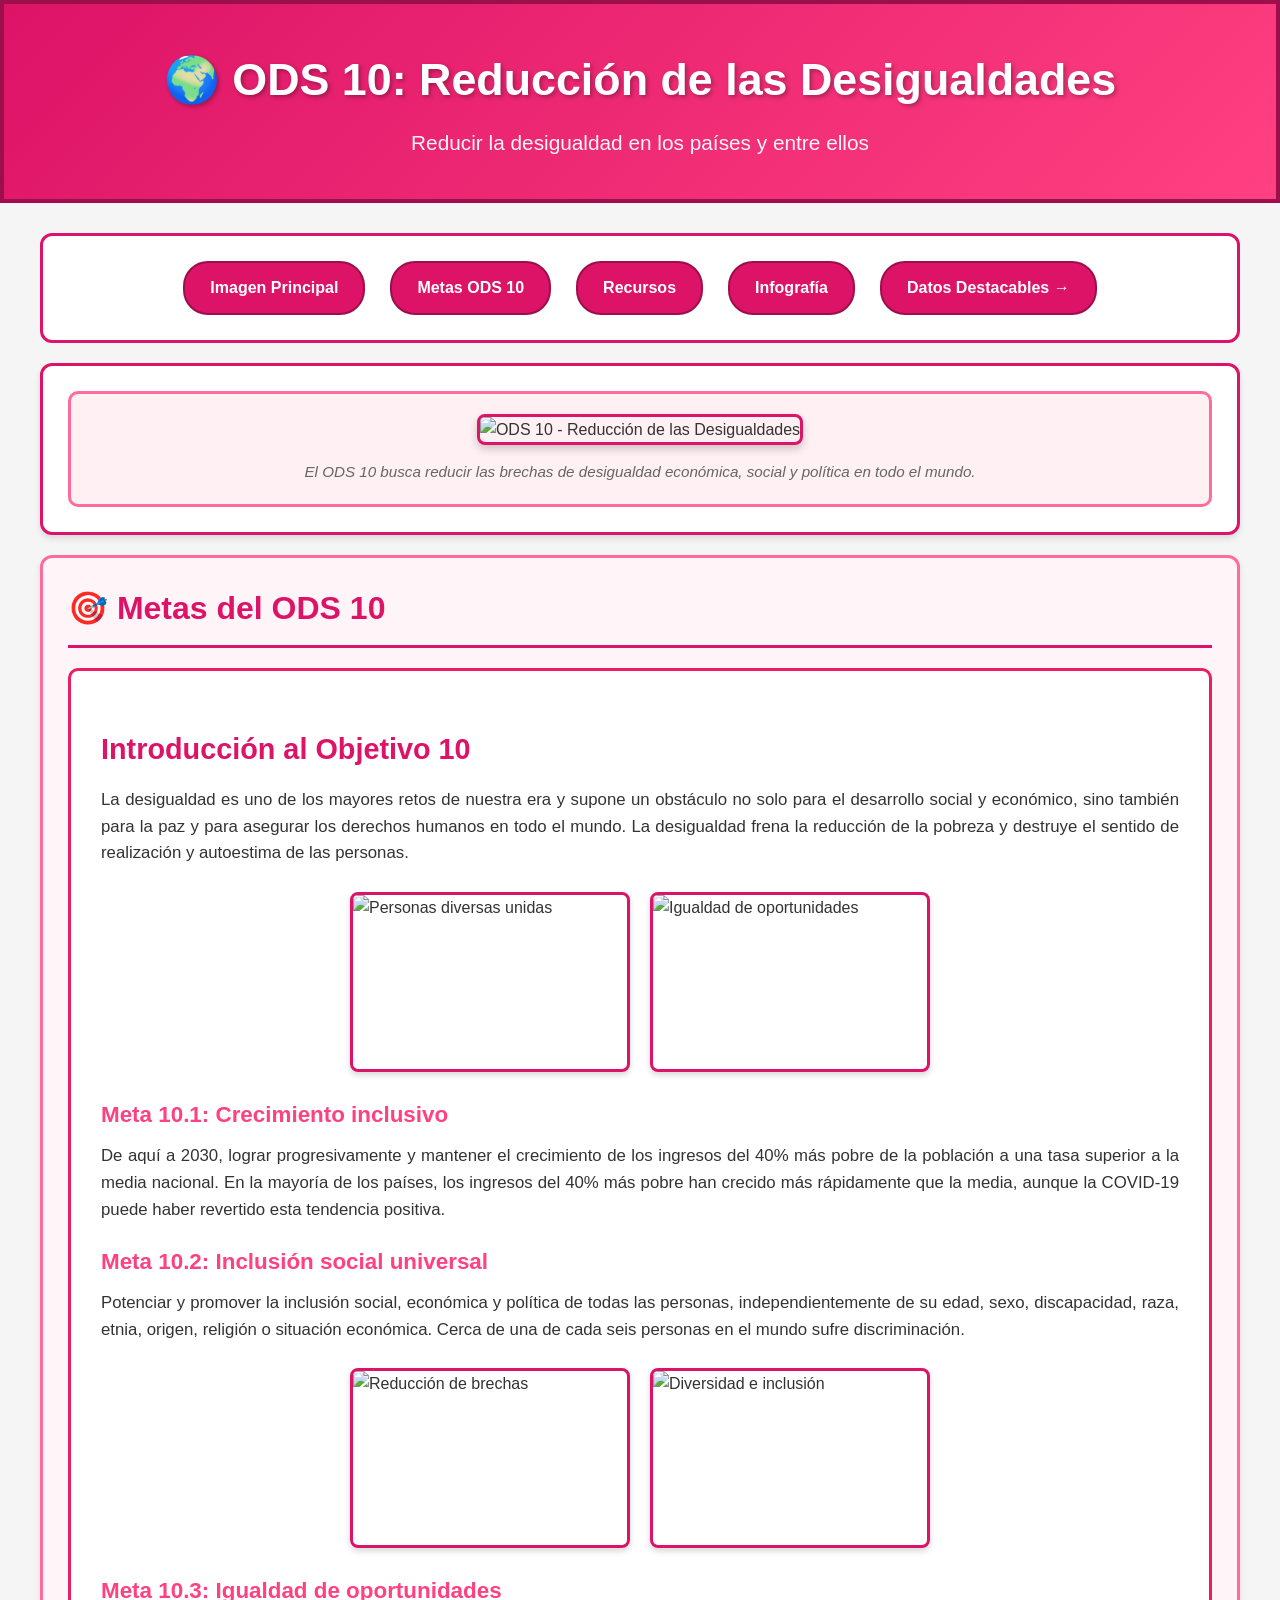
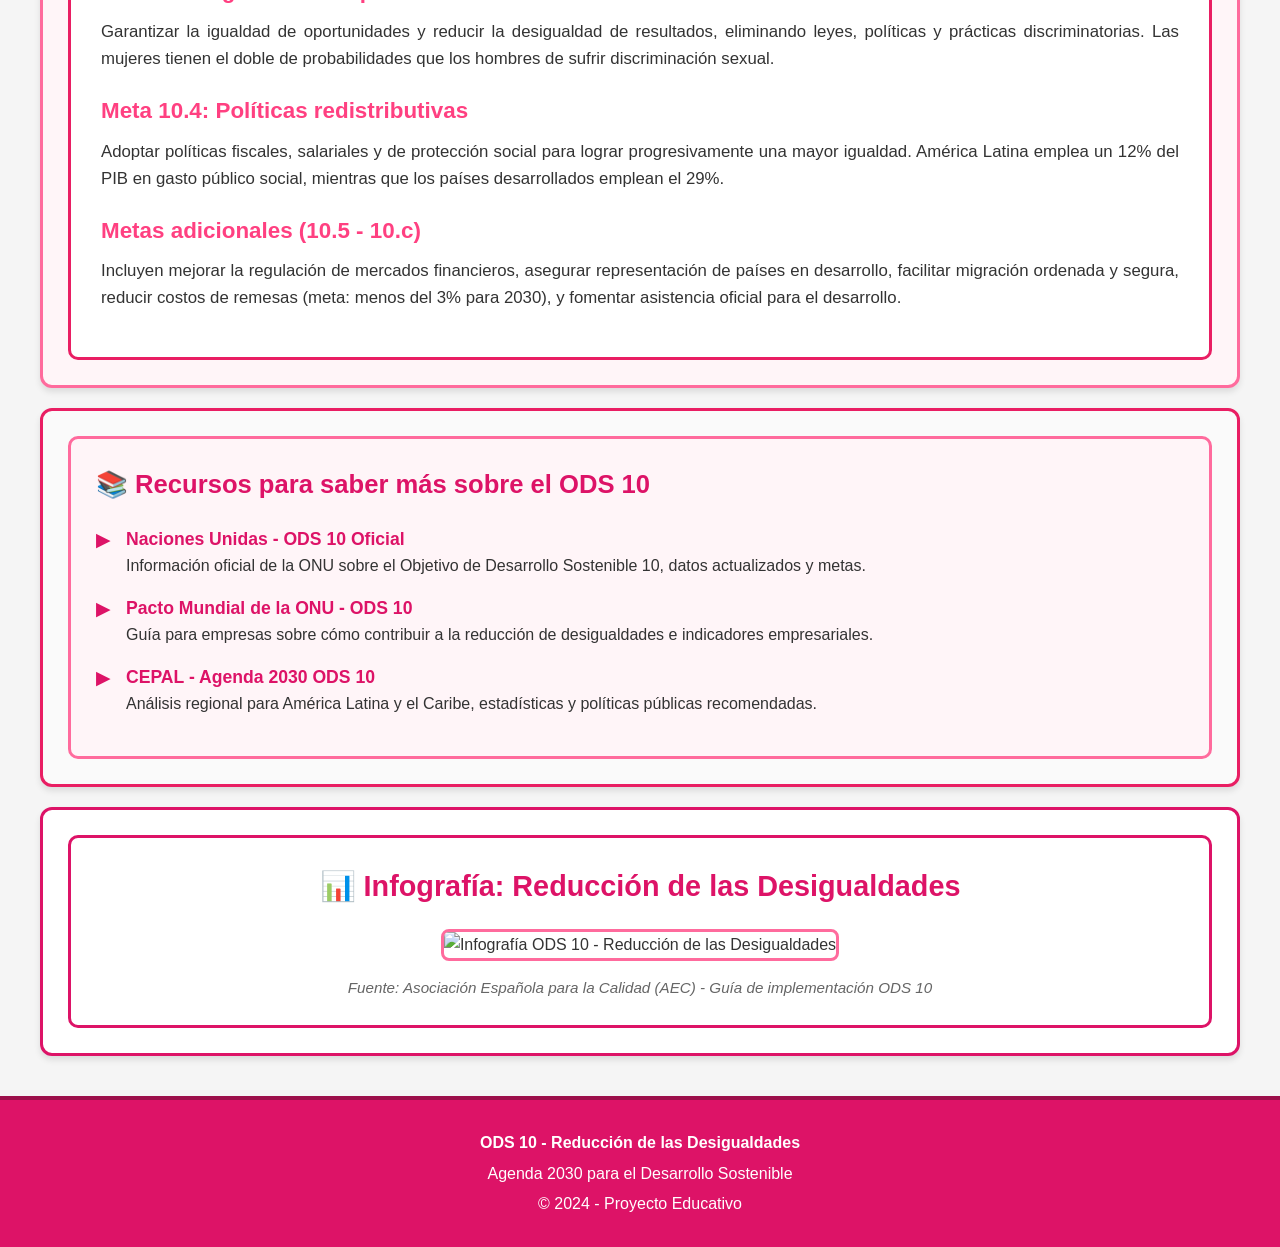
==== index.html @ 6e18056b "Add files via upload" ====
<!DOCTYPE html>
<html lang="es">
<head>
    <meta charset="UTF-8">
    <meta name="viewport" content="width=device-width, initial-scale=1.0">
    <title>ODS 10 - Reducción de las Desigualdades | Inicio</title>
    <link rel="stylesheet" href="styles.css">
</head>
<body>

    <!-- HEADER -->
    <header class="header">
        <h1>🌍 ODS 10: Reducción de las Desigualdades</h1>
        <p>Reducir la desigualdad en los países y entre ellos</p>
    </header>

    <!-- CONTENEDOR 1: MENÚ -->
    <nav class="menu-container">
        <ul class="menu">
            <li><a href="#elemento1">Imagen Principal</a></li>
            <li><a href="#elemento2">Metas ODS 10</a></li>
            <li><a href="#elemento3">Recursos</a></li>
            <li><a href="#elemento4">Infografía</a></li>
            <li><a href="secundaria.html">Datos Destacables →</a></li>
        </ul>
    </nav>

    <!-- ELEMENTO 1: IMAGEN FOTOGRÁFICA -->
    <section id="elemento1" class="container">
        <div class="image-container">
            <img src="https://www.un.org/sustainabledevelopment/es/wp-content/uploads/sites/3/2016/01/S_SDG_Icons-01-10.jpg" 
                 alt="ODS 10 - Reducción de las Desigualdades">
            <p class="image-caption">
                El ODS 10 busca reducir las brechas de desigualdad económica, social y política en todo el mundo.
            </p>
        </div>
    </section>

    <!-- ELEMENTO 2: TEXTO DE OBJETIVOS (METAS) -->
    <section id="elemento2" class="container container-alt">
        <h2 class="section-title">🎯 Metas del ODS 10</h2>
        
        <div class="text-content">
            <h2>Introducción al Objetivo 10</h2>
            <p>
                La desigualdad es uno de los mayores retos de nuestra era y supone un obstáculo no solo para el desarrollo 
                social y económico, sino también para la paz y para asegurar los derechos humanos en todo el mundo. 
                La desigualdad frena la reducción de la pobreza y destruye el sentido de realización y autoestima de las personas.
            </p>

            <!-- PRIMERA IMAGEN EN MEDIO DEL TEXTO -->
            <div class="inline-images">
                <img src="https://www.pactomundial.org/wp-content/uploads/2023/07/ODS10-1.jpg" 
                     alt="Personas diversas unidas" class="inline-image">
                <img src="https://agenda2030lac.org/sites/default/files/2020-08/ods10.jpg" 
                     alt="Igualdad de oportunidades" class="inline-image">
            </div>

            <h3>Meta 10.1: Crecimiento inclusivo</h3>
            <p>
                De aquí a 2030, lograr progresivamente y mantener el crecimiento de los ingresos del 40% más pobre 
                de la población a una tasa superior a la media nacional. En la mayoría de los países, los ingresos 
                del 40% más pobre han crecido más rápidamente que la media, aunque la COVID-19 puede haber revertido 
                esta tendencia positiva.
            </p>

            <h3>Meta 10.2: Inclusión social universal</h3>
            <p>
                Potenciar y promover la inclusión social, económica y política de todas las personas, independientemente 
                de su edad, sexo, discapacidad, raza, etnia, origen, religión o situación económica. Cerca de una de 
                cada seis personas en el mundo sufre discriminación.
            </p>

            <!-- SEGUNDA IMAGEN EN MEDIO DEL TEXTO -->
            <div class="inline-images">
                <img src="https://www.un.org/sustainabledevelopment/es/wp-content/uploads/sites/3/2018/05/E_Inequality-2018.jpg" 
                     alt="Reducción de brechas" class="inline-image">
                <img src="https://www.undp.org/sites/g/files/zskgke326/files/migration/latinamerica/carousel-ods-10-es.jpg" 
                     alt="Diversidad e inclusión" class="inline-image">
            </div>

            <h3>Meta 10.3: Igualdad de oportunidades</h3>
            <p>
                Garantizar la igualdad de oportunidades y reducir la desigualdad de resultados, eliminando leyes, 
                políticas y prácticas discriminatorias. Las mujeres tienen el doble de probabilidades que los hombres 
                de sufrir discriminación sexual.
            </p>

            <h3>Meta 10.4: Políticas redistributivas</h3>
            <p>
                Adoptar políticas fiscales, salariales y de protección social para lograr progresivamente una mayor igualdad. 
                América Latina emplea un 12% del PIB en gasto público social, mientras que los países desarrollados emplean el 29%.
            </p>

            <h3>Metas adicionales (10.5 - 10.c)</h3>
            <p>
                Incluyen mejorar la regulación de mercados financieros, asegurar representación de países en desarrollo, 
                facilitar migración ordenada y segura, reducir costos de remesas (meta: menos del 3% para 2030), y 
                fomentar asistencia oficial para el desarrollo.
            </p>
        </div>
    </section>

    <!-- ELEMENTO 3: LISTA CON LINKS -->
    <section id="elemento3" class="container container-light">
        <div class="links-list">
            <h3>📚 Recursos para saber más sobre el ODS 10</h3>
            <ul>
                <li>
                    <a href="https://www.un.org/sustainabledevelopment/es/inequality/" target="_blank">
                        Naciones Unidas - ODS 10 Oficial
                    </a>
                    <p>Información oficial de la ONU sobre el Objetivo de Desarrollo Sostenible 10, datos actualizados y metas.</p>
                </li>
                <li>
                    <a href="https://www.pactomundial.org/ods/10-reduccion-de-las-desigualdades/" target="_blank">
                        Pacto Mundial de la ONU - ODS 10
                    </a>
                    <p>Guía para empresas sobre cómo contribuir a la reducción de desigualdades e indicadores empresariales.</p>
                </li>
                <li>
                    <a href="https://agenda2030lac.org/es/ods/10-reduccion-de-las-desigualdades" target="_blank">
                        CEPAL - Agenda 2030 ODS 10
                    </a>
                    <p>Análisis regional para América Latina y el Caribe, estadísticas y políticas públicas recomendadas.</p>
                </li>
            </ul>
        </div>
    </section>

    <!-- ELEMENTO 4: INFOGRAFÍA -->
    <section id="elemento4" class="container">
        <div class="infografia-container">
            <h3>📊 Infografía: Reducción de las Desigualdades</h3>
            <img src="https://www.aec.es/sites/default/files/2020-10/ODS10_ES.jpg" 
                 alt="Infografía ODS 10 - Reducción de las Desigualdades" 
                 class="infografia-img">
            <p class="image-caption">
                Fuente: Asociación Española para la Calidad (AEC) - Guía de implementación ODS 10
            </p>
        </div>
    </section>

    <!-- FOOTER -->
    <footer class="footer">
        <p><strong>ODS 10 - Reducción de las Desigualdades</strong></p>
        <p>Agenda 2030 para el Desarrollo Sostenible</p>
        <p>&copy; 2024 - Proyecto Educativo</p>
    </footer>

</body>
</html>
---- styles.css ----
/* ============================================
   ESTILOS GENERALES - ODS 10
   Reducción de las Desigualdades
   ============================================ */

* {
    margin: 0;
    padding: 0;
    box-sizing: border-box;
}

body {
    font-family: 'Segoe UI', Tahoma, Geneva, Verdana, sans-serif;
    background-color: #f5f5f5;
    color: #333;
    line-height: 1.6;
}

/* ============================================
   CONTENEDORES BASE
   ============================================ */

.container {
    background-color: #ffffff;
    border: 3px solid #dd1367; /* Color oficial ODS 10 */
    border-radius: 12px;
    padding: 25px;
    margin: 20px auto;
    max-width: 1200px;
    box-shadow: 0 4px 6px rgba(0, 0, 0, 0.1);
}

.container-alt {
    background-color: #fff5f8;
    border: 3px solid #ff6b9d;
}

.container-dark {
    background-color: #2d1f2f;
    border: 3px solid #dd1367;
    color: white;
}

.container-light {
    background-color: #fafafa;
    border: 3px solid #e91e63;
}

/* ============================================
   HEADER Y NAVEGACIÓN
   ============================================ */

.header {
    background: linear-gradient(135deg, #dd1367 0%, #ff4081 100%);
    color: white;
    text-align: center;
    padding: 40px 20px;
    border: 4px solid #9c0f4a;
    margin-bottom: 30px;
}

.header h1 {
    font-size: 2.8em;
    margin-bottom: 10px;
    text-shadow: 2px 2px 4px rgba(0,0,0,0.3);
}

.header p {
    font-size: 1.3em;
    opacity: 0.95;
}

/* Menú de navegación */
.menu-container {
    background-color: #ffffff;
    border: 3px solid #dd1367;
    padding: 20px;
    margin: 20px auto;
    max-width: 1200px;
    border-radius: 12px;
}

.menu {
    display: flex;
    justify-content: center;
    flex-wrap: wrap;
    gap: 15px;
    list-style: none;
}

.menu li {
    margin: 5px;
}

.menu a {
    display: block;
    background-color: #dd1367;
    color: white;
    text-decoration: none;
    padding: 12px 25px;
    border-radius: 25px;
    font-weight: bold;
    transition: all 0.3s ease;
    border: 2px solid #9c0f4a;
}

.menu a:hover {
    background-color: #ff4081;
    transform: translateY(-2px);
    box-shadow: 0 4px 8px rgba(221, 19, 103, 0.3);
}

.menu a.active {
    background-color: #9c0f4a;
}

/* ============================================
   SECCIONES DE CONTENIDO
   ============================================ */

.section-title {
    color: #dd1367;
    font-size: 2em;
    margin-bottom: 20px;
    border-bottom: 3px solid #dd1367;
    padding-bottom: 10px;
}

.content-wrapper {
    display: grid;
    grid-template-columns: 1fr;
    gap: 30px;
}

/* Elemento 1: Imagen fotográfica */
.image-container {
    text-align: center;
    background-color: #fff0f3;
    border: 3px solid #ff6b9d;
    padding: 20px;
    border-radius: 10px;
}

.image-container img {
    max-width: 100%;
    height: auto;
    border-radius: 8px;
    border: 3px solid #dd1367;
    box-shadow: 0 4px 8px rgba(0,0,0,0.2);
}

.image-caption {
    margin-top: 15px;
    font-style: italic;
    color: #666;
    font-size: 0.95em;
}

/* Elemento 2: Texto con imágenes */
.text-content {
    background-color: #ffffff;
    border: 3px solid #e91e63;
    padding: 30px;
    border-radius: 10px;
}

.text-content h2 {
    color: #dd1367;
    margin: 25px 0 15px 0;
    font-size: 1.8em;
}

.text-content h3 {
    color: #ff4081;
    margin: 20px 0 10px 0;
    font-size: 1.4em;
}

.text-content p {
    margin-bottom: 15px;
    text-align: justify;
    font-size: 1.05em;
}

.inline-images {
    display: flex;
    justify-content: center;
    gap: 20px;
    margin: 25px 0;
    flex-wrap: wrap;
}

.inline-image {
    width: 280px;
    height: 180px;
    object-fit: cover;
    border: 3px solid #dd1367;
    border-radius: 8px;
    box-shadow: 0 3px 6px rgba(0,0,0,0.16);
}

/* Elemento 3: Lista con links */
.links-list {
    background-color: #fff5f8;
    border: 3px solid #ff6b9d;
    padding: 25px;
    border-radius: 10px;
}

.links-list h3 {
    color: #dd1367;
    margin-bottom: 20px;
    font-size: 1.6em;
}

.links-list ul {
    list-style: none;
    padding-left: 0;
}

.links-list li {
    margin: 15px 0;
    padding-left: 30px;
    position: relative;
}

.links-list li::before {
    content: "▶";
    color: #dd1367;
    position: absolute;
    left: 0;
    font-size: 1.2em;
}

.links-list a {
    color: #dd1367;
    text-decoration: none;
    font-weight: 600;
    font-size: 1.1em;
    transition: color 0.3s;
}

.links-list a:hover {
    color: #ff4081;
    text-decoration: underline;
}

/* Elemento 4: Infografía */
.infografia-container {
    background-color: #ffffff;
    border: 3px solid #dd1367;
    padding: 25px;
    border-radius: 10px;
    text-align: center;
}

.infografia-container h3 {
    color: #dd1367;
    margin-bottom: 20px;
    font-size: 1.8em;
}

.infografia-img {
    max-width: 100%;
    height: auto;
    border: 3px solid #ff6b9d;
    border-radius: 8px;
}

/* Elemento 4 alternativo: Video */
.video-container {
    background-color: #2d1f2f;
    border: 3px solid #dd1367;
    padding: 25px;
    border-radius: 10px;
    text-align: center;
    color: white;
}

.video-container h3 {
    color: #ff6b9d;
    margin-bottom: 20px;
    font-size: 1.8em;
}

.video-wrapper {
    position: relative;
    padding-bottom: 56.25%;
    height: 0;
    overflow: hidden;
    max-width: 100%;
    background: #000;
    border-radius: 8px;
    border: 3px solid #dd1367;
}

.video-wrapper iframe {
    position: absolute;
    top: 0;
    left: 0;
    width: 100%;
    height: 100%;
}

/* ============================================
   FOOTER
   ============================================ */

.footer {
    background-color: #dd1367;
    color: white;
    text-align: center;
    padding: 25px;
    margin-top: 40px;
    border-top: 4px solid #9c0f4a;
}

.footer p {
    margin: 5px 0;
}

/* ============================================
   RESPONSIVE
   ============================================ */

@media (max-width: 768px) {
    .header h1 {
        font-size: 2em;
    }
    
    .menu {
        flex-direction: column;
        align-items: center;
    }
    
    .inline-images {
        flex-direction: column;
        align-items: center;
    }
    
    .inline-image {
        width: 100%;
        max-width: 300px;
    }
}
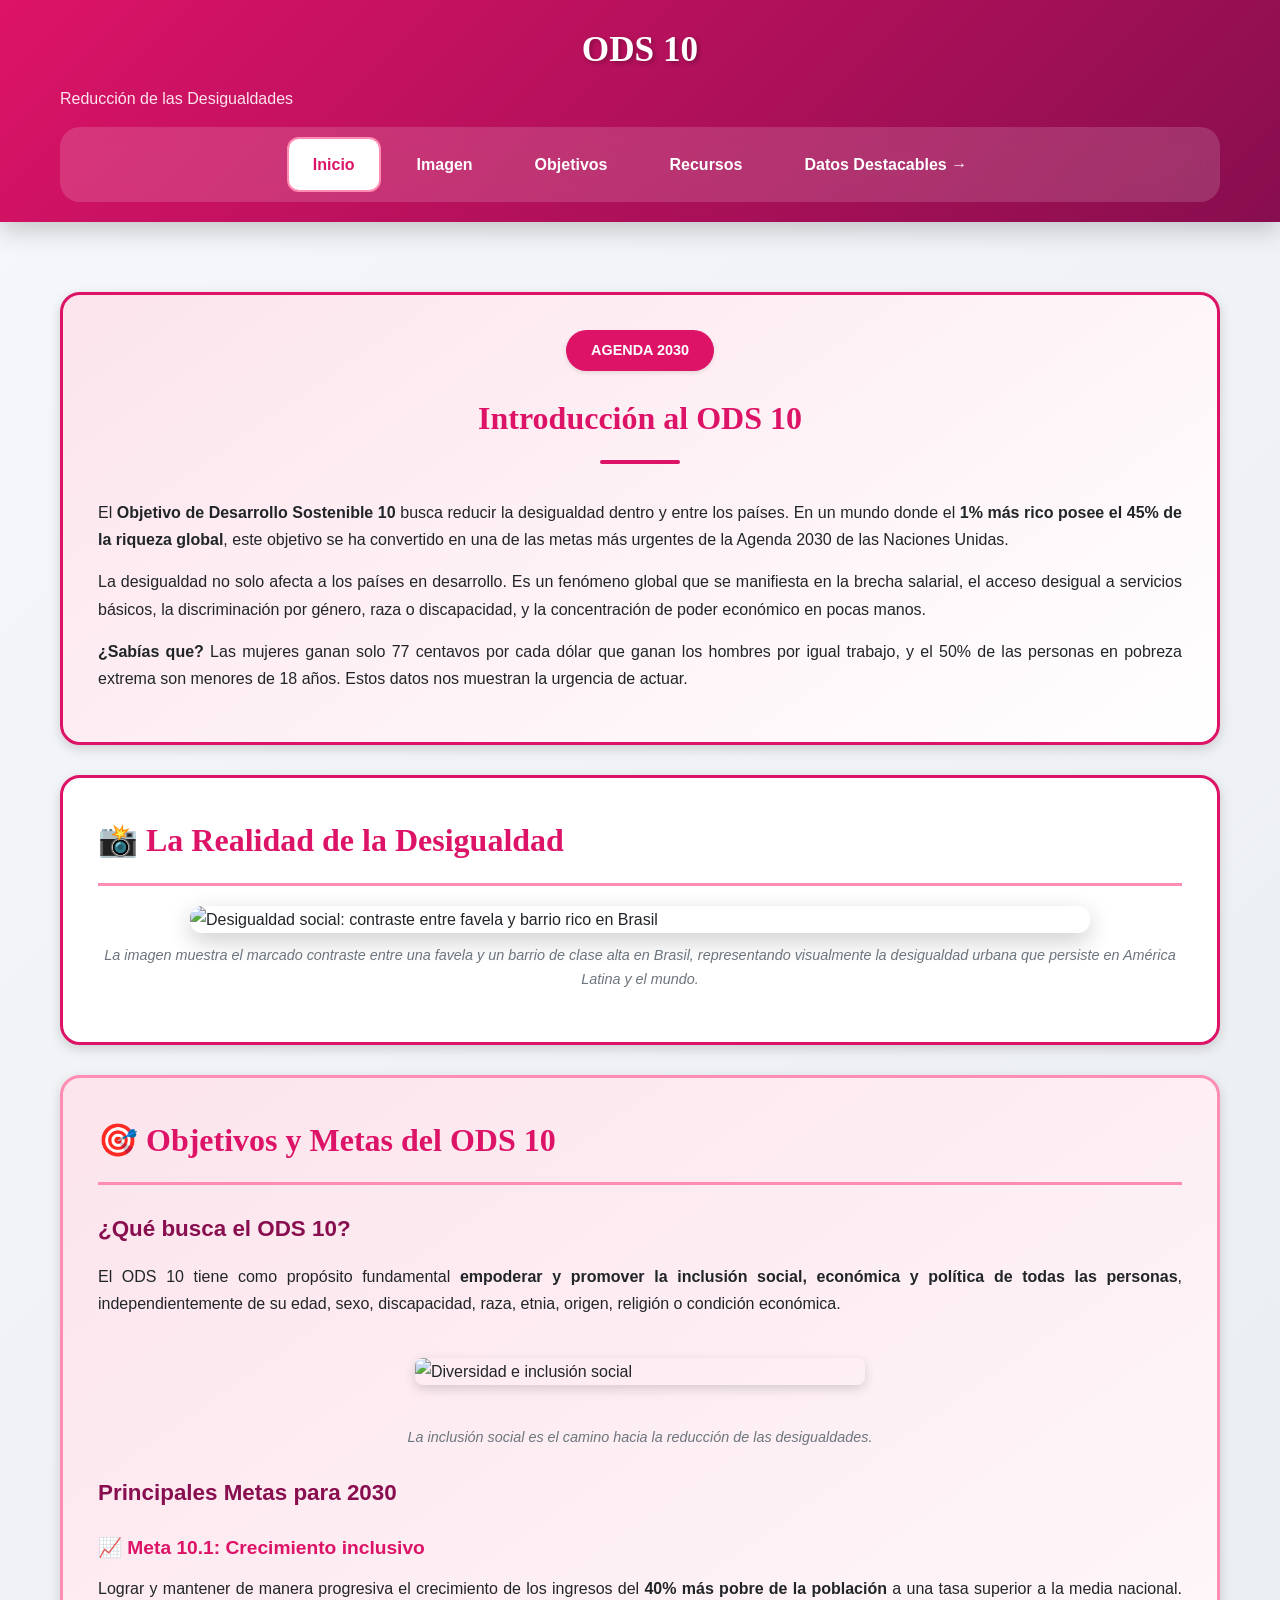
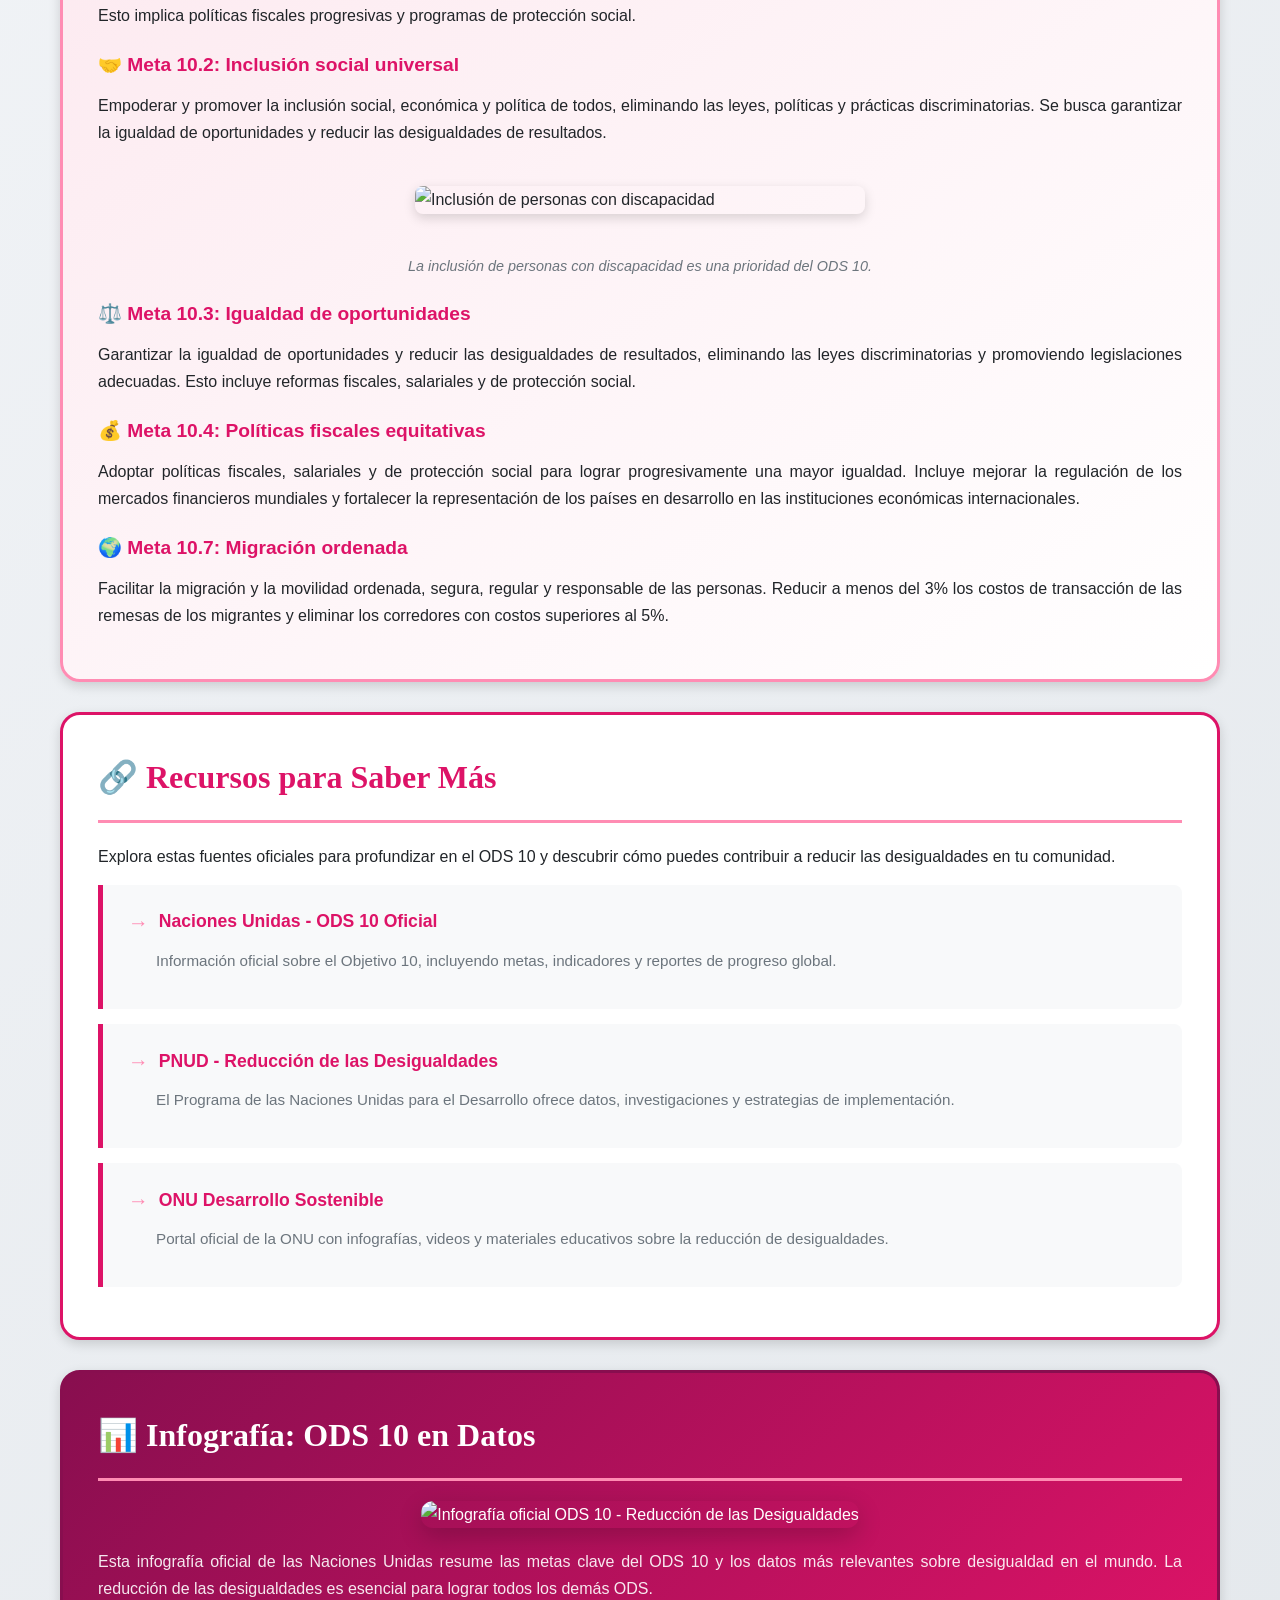
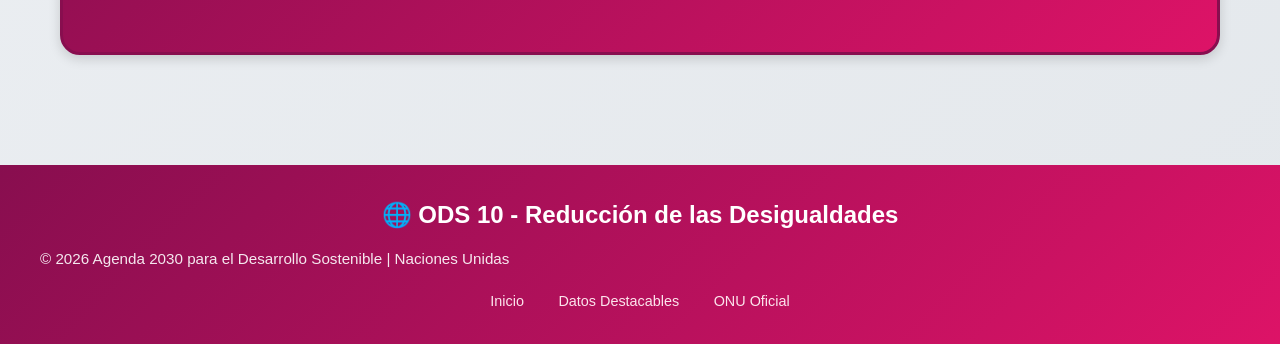
==== commit c09d00b6: "Add files via upload" ====
--- a/index.html
+++ b/index.html
@@ -1,152 +1,200 @@
-<!DOCTYPE html>
-<html lang="es">
-<head>
-    <meta charset="UTF-8">
-    <meta name="viewport" content="width=device-width, initial-scale=1.0">
-    <title>ODS 10 - Reducción de las Desigualdades | Inicio</title>
-    <link rel="stylesheet" href="styles.css">
-</head>
-<body>
-
-    <!-- HEADER -->
-    <header class="header">
-        <h1>🌍 ODS 10: Reducción de las Desigualdades</h1>
-        <p>Reducir la desigualdad en los países y entre ellos</p>
-    </header>
-
-    <!-- CONTENEDOR 1: MENÚ -->
-    <nav class="menu-container">
-        <ul class="menu">
-            <li><a href="#elemento1">Imagen Principal</a></li>
-            <li><a href="#elemento2">Metas ODS 10</a></li>
-            <li><a href="#elemento3">Recursos</a></li>
-            <li><a href="#elemento4">Infografía</a></li>
-            <li><a href="secundaria.html">Datos Destacables →</a></li>
-        </ul>
-    </nav>
-
-    <!-- ELEMENTO 1: IMAGEN FOTOGRÁFICA -->
-    <section id="elemento1" class="container">
-        <div class="image-container">
-            <img src="https://www.un.org/sustainabledevelopment/es/wp-content/uploads/sites/3/2016/01/S_SDG_Icons-01-10.jpg" 
-                 alt="ODS 10 - Reducción de las Desigualdades">
-            <p class="image-caption">
-                El ODS 10 busca reducir las brechas de desigualdad económica, social y política en todo el mundo.
-            </p>
-        </div>
-    </section>
-
-    <!-- ELEMENTO 2: TEXTO DE OBJETIVOS (METAS) -->
-    <section id="elemento2" class="container container-alt">
-        <h2 class="section-title">🎯 Metas del ODS 10</h2>
-        
-        <div class="text-content">
-            <h2>Introducción al Objetivo 10</h2>
-            <p>
-                La desigualdad es uno de los mayores retos de nuestra era y supone un obstáculo no solo para el desarrollo 
-                social y económico, sino también para la paz y para asegurar los derechos humanos en todo el mundo. 
-                La desigualdad frena la reducción de la pobreza y destruye el sentido de realización y autoestima de las personas.
-            </p>
-
-            <!-- PRIMERA IMAGEN EN MEDIO DEL TEXTO -->
-            <div class="inline-images">
-                <img src="https://www.pactomundial.org/wp-content/uploads/2023/07/ODS10-1.jpg" 
-                     alt="Personas diversas unidas" class="inline-image">
-                <img src="https://agenda2030lac.org/sites/default/files/2020-08/ods10.jpg" 
-                     alt="Igualdad de oportunidades" class="inline-image">
-            </div>
-
-            <h3>Meta 10.1: Crecimiento inclusivo</h3>
-            <p>
-                De aquí a 2030, lograr progresivamente y mantener el crecimiento de los ingresos del 40% más pobre 
-                de la población a una tasa superior a la media nacional. En la mayoría de los países, los ingresos 
-                del 40% más pobre han crecido más rápidamente que la media, aunque la COVID-19 puede haber revertido 
-                esta tendencia positiva.
-            </p>
-
-            <h3>Meta 10.2: Inclusión social universal</h3>
-            <p>
-                Potenciar y promover la inclusión social, económica y política de todas las personas, independientemente 
-                de su edad, sexo, discapacidad, raza, etnia, origen, religión o situación económica. Cerca de una de 
-                cada seis personas en el mundo sufre discriminación.
-            </p>
-
-            <!-- SEGUNDA IMAGEN EN MEDIO DEL TEXTO -->
-            <div class="inline-images">
-                <img src="https://www.un.org/sustainabledevelopment/es/wp-content/uploads/sites/3/2018/05/E_Inequality-2018.jpg" 
-                     alt="Reducción de brechas" class="inline-image">
-                <img src="https://www.undp.org/sites/g/files/zskgke326/files/migration/latinamerica/carousel-ods-10-es.jpg" 
-                     alt="Diversidad e inclusión" class="inline-image">
-            </div>
-
-            <h3>Meta 10.3: Igualdad de oportunidades</h3>
-            <p>
-                Garantizar la igualdad de oportunidades y reducir la desigualdad de resultados, eliminando leyes, 
-                políticas y prácticas discriminatorias. Las mujeres tienen el doble de probabilidades que los hombres 
-                de sufrir discriminación sexual.
-            </p>
-
-            <h3>Meta 10.4: Políticas redistributivas</h3>
-            <p>
-                Adoptar políticas fiscales, salariales y de protección social para lograr progresivamente una mayor igualdad. 
-                América Latina emplea un 12% del PIB en gasto público social, mientras que los países desarrollados emplean el 29%.
-            </p>
-
-            <h3>Metas adicionales (10.5 - 10.c)</h3>
-            <p>
-                Incluyen mejorar la regulación de mercados financieros, asegurar representación de países en desarrollo, 
-                facilitar migración ordenada y segura, reducir costos de remesas (meta: menos del 3% para 2030), y 
-                fomentar asistencia oficial para el desarrollo.
-            </p>
-        </div>
-    </section>
-
-    <!-- ELEMENTO 3: LISTA CON LINKS -->
-    <section id="elemento3" class="container container-light">
-        <div class="links-list">
-            <h3>📚 Recursos para saber más sobre el ODS 10</h3>
-            <ul>
-                <li>
-                    <a href="https://www.un.org/sustainabledevelopment/es/inequality/" target="_blank">
-                        Naciones Unidas - ODS 10 Oficial
-                    </a>
-                    <p>Información oficial de la ONU sobre el Objetivo de Desarrollo Sostenible 10, datos actualizados y metas.</p>
-                </li>
-                <li>
-                    <a href="https://www.pactomundial.org/ods/10-reduccion-de-las-desigualdades/" target="_blank">
-                        Pacto Mundial de la ONU - ODS 10
-                    </a>
-                    <p>Guía para empresas sobre cómo contribuir a la reducción de desigualdades e indicadores empresariales.</p>
-                </li>
-                <li>
-                    <a href="https://agenda2030lac.org/es/ods/10-reduccion-de-las-desigualdades" target="_blank">
-                        CEPAL - Agenda 2030 ODS 10
-                    </a>
-                    <p>Análisis regional para América Latina y el Caribe, estadísticas y políticas públicas recomendadas.</p>
-                </li>
-            </ul>
-        </div>
-    </section>
-
-    <!-- ELEMENTO 4: INFOGRAFÍA -->
-    <section id="elemento4" class="container">
-        <div class="infografia-container">
-            <h3>📊 Infografía: Reducción de las Desigualdades</h3>
-            <img src="https://www.aec.es/sites/default/files/2020-10/ODS10_ES.jpg" 
-                 alt="Infografía ODS 10 - Reducción de las Desigualdades" 
-                 class="infografia-img">
-            <p class="image-caption">
-                Fuente: Asociación Española para la Calidad (AEC) - Guía de implementación ODS 10
-            </p>
-        </div>
-    </section>
-
-    <!-- FOOTER -->
-    <footer class="footer">
-        <p><strong>ODS 10 - Reducción de las Desigualdades</strong></p>
-        <p>Agenda 2030 para el Desarrollo Sostenible</p>
-        <p>&copy; 2024 - Proyecto Educativo</p>
-    </footer>
-
-</body>
-</html>+<!DOCTYPE html>
+<html lang="es">
+<head>
+    <meta charset="UTF-8">
+    <meta name="viewport" content="width=device-width, initial-scale=1.0">
+    <meta name="description" content="ODS 10 - Reducción de las Desigualdades. Objetivos de Desarrollo Sostenible 2030">
+    <title>ODS 10 - Reducción de las Desigualdades | Inicio</title>
+    <link rel="stylesheet" href="styles.css">
+    <link rel="icon" href="https://sdgs.un.org/sites/default/files/2020-11/Goal%2010%20-%20sp.png" type="image/png">
+</head>
+<body>
+    <!-- HEADER Y NAVEGACIÓN -->
+    <header>
+        <div class="header-content">
+            <div class="logo-section">
+                <h1>ODS 10</h1>
+                <p>Reducción de las Desigualdades</p>
+            </div>
+            <nav>
+                <ul>
+                    <li><a href="#inicio" class="active">Inicio</a></li>
+                    <li><a href="#imagen">Imagen</a></li>
+                    <li><a href="#objetivos">Objetivos</a></li>
+                    <li><a href="#recursos">Recursos</a></li>
+                    <li><a href="secundaria.html">Datos Destacables →</a></li>
+                </ul>
+            </nav>
+        </div>
+    </header>
+
+    <!-- CONTENIDO PRINCIPAL -->
+    <main>
+        <!-- CONTENEDOR 0: INTRODUCCIÓN -->
+        <section id="inicio" class="contenedor introduccion">
+            <span class="intro-badge">AGENDA 2030</span>
+            <h2>Introducción al ODS 10</h2>
+            <p>
+                El <strong>Objetivo de Desarrollo Sostenible 10</strong> busca reducir la desigualdad dentro y entre los países. 
+                En un mundo donde el <strong>1% más rico posee el 45% de la riqueza global</strong>, este objetivo se ha convertido 
+                en una de las metas más urgentes de la Agenda 2030 de las Naciones Unidas.
+            </p>
+            <p>
+                La desigualdad no solo afecta a los países en desarrollo. Es un fenómeno global que se manifiesta en la brecha 
+                salarial, el acceso desigual a servicios básicos, la discriminación por género, raza o discapacidad, y la 
+                concentración de poder económico en pocas manos.
+            </p>
+            <p>
+                <strong>¿Sabías que?</strong> Las mujeres ganan solo 77 centavos por cada dólar que ganan los hombres por igual trabajo, 
+                y el 50% de las personas en pobreza extrema son menores de 18 años. Estos datos nos muestran la urgencia de actuar.
+            </p>
+        </section>
+
+        <!-- CONTENEDOR 1: IMAGEN FOTOGRÁFICA -->
+        <section id="imagen" class="contenedor">
+            <h2>📸 La Realidad de la Desigualdad</h2>
+            <img 
+                src="https://imagenes.elpais.com/resizer/v2/6FZSWPNJXJHVHIDEY3HOTOGZGQ.jpg?auth=7a23396c0a08fb08eda01f46c4adb0fb876ec9b936bc437ea015d391eae574ed&width=1960&height=1470&smart=true" 
+                alt="Desigualdad social: contraste entre favela y barrio rico en Brasil" 
+                class="imagen-principal"
+            >
+            <p class="imagen-caption">
+                La imagen muestra el marcado contraste entre una favela y un barrio de clase alta en Brasil, 
+                representando visualmente la desigualdad urbana que persiste en América Latina y el mundo.
+            </p>
+        </section>
+
+        <!-- CONTENEDOR 2: OBJETIVOS (METAS) -->
+        <section id="objetivos" class="contenedor contenedor-destacado">
+            <h2>🎯 Objetivos y Metas del ODS 10</h2>
+            
+            <h3>¿Qué busca el ODS 10?</h3>
+            <p>
+                El ODS 10 tiene como propósito fundamental <strong>empoderar y promover la inclusión social, económica y política 
+                de todas las personas</strong>, independientemente de su edad, sexo, discapacidad, raza, etnia, origen, religión 
+                o condición económica.
+            </p>
+
+            <!-- Primera imagen en medio del texto -->
+            <div class="galeria-imagenes">
+                <img 
+                    src="https://i0.wp.com/fundacionadecco.org/blog-diversidad-inclusion/wp-content/uploads/2020/01/diversidad-1.jpeg?fit=1880%2C1274&ssl=1" 
+                    alt="Diversidad e inclusión social" 
+                    class="imagen-secundaria"
+                >
+            </div>
+            <p class="imagen-caption">La inclusión social es el camino hacia la reducción de las desigualdades.</p>
+
+            <h3>Principales Metas para 2030</h3>
+            
+            <h4>📈 Meta 10.1: Crecimiento inclusivo</h4>
+            <p>
+                Lograr y mantener de manera progresiva el crecimiento de los ingresos del <strong>40% más pobre de la población</strong> 
+                a una tasa superior a la media nacional. Esto implica políticas fiscales progresivas y programas de protección social.
+            </p>
+
+            <h4>🤝 Meta 10.2: Inclusión social universal</h4>
+            <p>
+                Empoderar y promover la inclusión social, económica y política de todos, eliminando las leyes, políticas y prácticas 
+                discriminatorias. Se busca garantizar la igualdad de oportunidades y reducir las desigualdades de resultados.
+            </p>
+
+            <!-- Segunda imagen en medio del texto -->
+            <div class="galeria-imagenes">
+                <img 
+                    src="http://femcet.com/wp-content/uploads/2021/09/Men-and-women-welcoming-people-with-disabilities-scaled.jpg" 
+                    alt="Inclusión de personas con discapacidad" 
+                    class="imagen-secundaria"
+                >
+            </div>
+            <p class="imagen-caption">La inclusión de personas con discapacidad es una prioridad del ODS 10.</p>
+
+            <h4>⚖️ Meta 10.3: Igualdad de oportunidades</h4>
+            <p>
+                Garantizar la igualdad de oportunidades y reducir las desigualdades de resultados, eliminando las leyes discriminatorias 
+                y promoviendo legislaciones adecuadas. Esto incluye reformas fiscales, salariales y de protección social.
+            </p>
+
+            <h4>💰 Meta 10.4: Políticas fiscales equitativas</h4>
+            <p>
+                Adoptar políticas fiscales, salariales y de protección social para lograr progresivamente una mayor igualdad. 
+                Incluye mejorar la regulación de los mercados financieros mundiales y fortalecer la representación de los países 
+                en desarrollo en las instituciones económicas internacionales.
+            </p>
+
+            <h4>🌍 Meta 10.7: Migración ordenada</h4>
+            <p>
+                Facilitar la migración y la movilidad ordenada, segura, regular y responsable de las personas. Reducir a menos del 3% 
+                los costos de transacción de las remesas de los migrantes y eliminar los corredores con costos superiores al 5%.
+            </p>
+        </section>
+
+        <!-- CONTENEDOR 3: LISTA DE RECURSOS -->
+        <section id="recursos" class="contenedor">
+            <h2>🔗 Recursos para Saber Más</h2>
+            <p>
+                Explora estas fuentes oficiales para profundizar en el ODS 10 y descubrir cómo puedes contribuir 
+                a reducir las desigualdades en tu comunidad.
+            </p>
+            
+            <ul class="lista-recursos">
+                <li>
+                    <a href="https://sdgs.un.org/es/goals/goal10" target="_blank" rel="noopener noreferrer">
+                        Naciones Unidas - ODS 10 Oficial
+                    </a>
+                    <p class="descripcion">
+                        Información oficial sobre el Objetivo 10, incluyendo metas, indicadores y reportes de progreso global.
+                    </p>
+                </li>
+                <li>
+                    <a href="https://www.undp.org/es/sustainable-development-goals/reduccion-desigualdades" target="_blank" rel="noopener noreferrer">
+                        PNUD - Reducción de las Desigualdades
+                    </a>
+                    <p class="descripcion">
+                        El Programa de las Naciones Unidas para el Desarrollo ofrece datos, investigaciones y estrategias de implementación.
+                    </p>
+                </li>
+                <li>
+                    <a href="https://www.un.org/sustainabledevelopment/es/inequality/" target="_blank" rel="noopener noreferrer">
+                        ONU Desarrollo Sostenible
+                    </a>
+                    <p class="descripcion">
+                        Portal oficial de la ONU con infografías, videos y materiales educativos sobre la reducción de desigualdades.
+                    </p>
+                </li>
+            </ul>
+        </section>
+
+        <!-- CONTENEDOR 4: INFOGRAFÍA -->
+        <section class="contenedor contenedor-oscuro">
+            <h2>📊 Infografía: ODS 10 en Datos</h2>
+            <div class="infografia-container">
+                <img 
+                    src="https://sdgs.un.org/sites/default/files/2020-11/Goal%2010%20-%20sp.png" 
+                    alt="Infografía oficial ODS 10 - Reducción de las Desigualdades" 
+                    class="infografia"
+                >
+                <p style="margin-top: 20px; opacity: 0.9;">
+                    Esta infografía oficial de las Naciones Unidas resume las metas clave del ODS 10 y los datos más relevantes 
+                    sobre desigualdad en el mundo. La reducción de las desigualdades es esencial para lograr todos los demás ODS.
+                </p>
+            </div>
+        </section>
+    </main>
+
+    <!-- FOOTER -->
+    <footer>
+        <div class="footer-content">
+            <div class="footer-logo">🌐 ODS 10 - Reducción de las Desigualdades</div>
+            <p class="footer-copy">
+                © 2026 Agenda 2030 para el Desarrollo Sostenible | Naciones Unidas
+            </p>
+            <div class="footer-links">
+                <a href="index.html">Inicio</a>
+                <a href="secundaria.html">Datos Destacables</a>
+                <a href="https://sdgs.un.org/es" target="_blank">ONU Oficial</a>
+            </div>
+        </div>
+    </footer>
+</body>
+</html>
--- a/styles.css
+++ b/styles.css
@@ -1,345 +1,504 @@
-/* ============================================
-   ESTILOS GENERALES - ODS 10
-   Reducción de las Desigualdades
-   ============================================ */
-
-* {
-    margin: 0;
-    padding: 0;
-    box-sizing: border-box;
-}
-
-body {
-    font-family: 'Segoe UI', Tahoma, Geneva, Verdana, sans-serif;
-    background-color: #f5f5f5;
-    color: #333;
-    line-height: 1.6;
-}
-
-/* ============================================
-   CONTENEDORES BASE
-   ============================================ */
-
-.container {
-    background-color: #ffffff;
-    border: 3px solid #dd1367; /* Color oficial ODS 10 */
-    border-radius: 12px;
-    padding: 25px;
-    margin: 20px auto;
-    max-width: 1200px;
-    box-shadow: 0 4px 6px rgba(0, 0, 0, 0.1);
-}
-
-.container-alt {
-    background-color: #fff5f8;
-    border: 3px solid #ff6b9d;
-}
-
-.container-dark {
-    background-color: #2d1f2f;
-    border: 3px solid #dd1367;
-    color: white;
-}
-
-.container-light {
-    background-color: #fafafa;
-    border: 3px solid #e91e63;
-}
-
-/* ============================================
-   HEADER Y NAVEGACIÓN
-   ============================================ */
-
-.header {
-    background: linear-gradient(135deg, #dd1367 0%, #ff4081 100%);
-    color: white;
-    text-align: center;
-    padding: 40px 20px;
-    border: 4px solid #9c0f4a;
-    margin-bottom: 30px;
-}
-
-.header h1 {
-    font-size: 2.8em;
-    margin-bottom: 10px;
-    text-shadow: 2px 2px 4px rgba(0,0,0,0.3);
-}
-
-.header p {
-    font-size: 1.3em;
-    opacity: 0.95;
-}
-
-/* Menú de navegación */
-.menu-container {
-    background-color: #ffffff;
-    border: 3px solid #dd1367;
-    padding: 20px;
-    margin: 20px auto;
-    max-width: 1200px;
-    border-radius: 12px;
-}
-
-.menu {
-    display: flex;
-    justify-content: center;
-    flex-wrap: wrap;
-    gap: 15px;
-    list-style: none;
-}
-
-.menu li {
-    margin: 5px;
-}
-
-.menu a {
-    display: block;
-    background-color: #dd1367;
-    color: white;
-    text-decoration: none;
-    padding: 12px 25px;
-    border-radius: 25px;
-    font-weight: bold;
-    transition: all 0.3s ease;
-    border: 2px solid #9c0f4a;
-}
-
-.menu a:hover {
-    background-color: #ff4081;
-    transform: translateY(-2px);
-    box-shadow: 0 4px 8px rgba(221, 19, 103, 0.3);
-}
-
-.menu a.active {
-    background-color: #9c0f4a;
-}
-
-/* ============================================
-   SECCIONES DE CONTENIDO
-   ============================================ */
-
-.section-title {
-    color: #dd1367;
-    font-size: 2em;
-    margin-bottom: 20px;
-    border-bottom: 3px solid #dd1367;
-    padding-bottom: 10px;
-}
-
-.content-wrapper {
-    display: grid;
-    grid-template-columns: 1fr;
-    gap: 30px;
-}
-
-/* Elemento 1: Imagen fotográfica */
-.image-container {
-    text-align: center;
-    background-color: #fff0f3;
-    border: 3px solid #ff6b9d;
-    padding: 20px;
-    border-radius: 10px;
-}
-
-.image-container img {
-    max-width: 100%;
-    height: auto;
-    border-radius: 8px;
-    border: 3px solid #dd1367;
-    box-shadow: 0 4px 8px rgba(0,0,0,0.2);
-}
-
-.image-caption {
-    margin-top: 15px;
-    font-style: italic;
-    color: #666;
-    font-size: 0.95em;
-}
-
-/* Elemento 2: Texto con imágenes */
-.text-content {
-    background-color: #ffffff;
-    border: 3px solid #e91e63;
-    padding: 30px;
-    border-radius: 10px;
-}
-
-.text-content h2 {
-    color: #dd1367;
-    margin: 25px 0 15px 0;
-    font-size: 1.8em;
-}
-
-.text-content h3 {
-    color: #ff4081;
-    margin: 20px 0 10px 0;
-    font-size: 1.4em;
-}
-
-.text-content p {
-    margin-bottom: 15px;
-    text-align: justify;
-    font-size: 1.05em;
-}
-
-.inline-images {
-    display: flex;
-    justify-content: center;
-    gap: 20px;
-    margin: 25px 0;
-    flex-wrap: wrap;
-}
-
-.inline-image {
-    width: 280px;
-    height: 180px;
-    object-fit: cover;
-    border: 3px solid #dd1367;
-    border-radius: 8px;
-    box-shadow: 0 3px 6px rgba(0,0,0,0.16);
-}
-
-/* Elemento 3: Lista con links */
-.links-list {
-    background-color: #fff5f8;
-    border: 3px solid #ff6b9d;
-    padding: 25px;
-    border-radius: 10px;
-}
-
-.links-list h3 {
-    color: #dd1367;
-    margin-bottom: 20px;
-    font-size: 1.6em;
-}
-
-.links-list ul {
-    list-style: none;
-    padding-left: 0;
-}
-
-.links-list li {
-    margin: 15px 0;
-    padding-left: 30px;
-    position: relative;
-}
-
-.links-list li::before {
-    content: "▶";
-    color: #dd1367;
-    position: absolute;
-    left: 0;
-    font-size: 1.2em;
-}
-
-.links-list a {
-    color: #dd1367;
-    text-decoration: none;
-    font-weight: 600;
-    font-size: 1.1em;
-    transition: color 0.3s;
-}
-
-.links-list a:hover {
-    color: #ff4081;
-    text-decoration: underline;
-}
-
-/* Elemento 4: Infografía */
-.infografia-container {
-    background-color: #ffffff;
-    border: 3px solid #dd1367;
-    padding: 25px;
-    border-radius: 10px;
-    text-align: center;
-}
-
-.infografia-container h3 {
-    color: #dd1367;
-    margin-bottom: 20px;
-    font-size: 1.8em;
-}
-
-.infografia-img {
-    max-width: 100%;
-    height: auto;
-    border: 3px solid #ff6b9d;
-    border-radius: 8px;
-}
-
-/* Elemento 4 alternativo: Video */
-.video-container {
-    background-color: #2d1f2f;
-    border: 3px solid #dd1367;
-    padding: 25px;
-    border-radius: 10px;
-    text-align: center;
-    color: white;
-}
-
-.video-container h3 {
-    color: #ff6b9d;
-    margin-bottom: 20px;
-    font-size: 1.8em;
-}
-
-.video-wrapper {
-    position: relative;
-    padding-bottom: 56.25%;
-    height: 0;
-    overflow: hidden;
-    max-width: 100%;
-    background: #000;
-    border-radius: 8px;
-    border: 3px solid #dd1367;
-}
-
-.video-wrapper iframe {
-    position: absolute;
-    top: 0;
-    left: 0;
-    width: 100%;
-    height: 100%;
-}
-
-/* ============================================
-   FOOTER
-   ============================================ */
-
-.footer {
-    background-color: #dd1367;
-    color: white;
-    text-align: center;
-    padding: 25px;
-    margin-top: 40px;
-    border-top: 4px solid #9c0f4a;
-}
-
-.footer p {
-    margin: 5px 0;
-}
-
-/* ============================================
-   RESPONSIVE
-   ============================================ */
-
-@media (max-width: 768px) {
-    .header h1 {
-        font-size: 2em;
-    }
-    
-    .menu {
-        flex-direction: column;
-        align-items: center;
-    }
-    
-    .inline-images {
-        flex-direction: column;
-        align-items: center;
-    }
-    
-    .inline-image {
-        width: 100%;
-        max-width: 300px;
-    }
-}+/* ============================================
+   ODS 10 - REDUCCIÓN DE LAS DESIGUALDADES
+   Estilos Profesionales 2026
+   ============================================ */
+
+/* Reset y Base */
+* {
+    margin: 0;
+    padding: 0;
+    box-sizing: border-box;
+}
+
+:root {
+    /* Colores ODS 10 */
+    --ods10-primary: #DD1367;
+    --ods10-secondary: #FF8CB3;
+    --ods10-light: #FCE4EC;
+    --ods10-dark: #880E4F;
+    
+    /* Colores neutros */
+    --color-white: #FFFFFF;
+    --color-light: #F8F9FA;
+    --color-gray-light: #E9ECEF;
+    --color-gray: #6C757D;
+    --color-dark: #212529;
+    
+    /* Tipografía */
+    --font-primary: 'Segoe UI', Tahoma, Geneva, Verdana, sans-serif;
+    --font-heading: 'Georgia', 'Times New Roman', serif;
+    
+    /* Sombras */
+    --shadow-sm: 0 2px 4px rgba(0,0,0,0.1);
+    --shadow-md: 0 4px 12px rgba(0,0,0,0.15);
+    --shadow-lg: 0 8px 24px rgba(0,0,0,0.2);
+    
+    /* Bordes redondeados */
+    --radius-sm: 8px;
+    --radius-md: 12px;
+    --radius-lg: 20px;
+}
+
+body {
+    font-family: var(--font-primary);
+    background: linear-gradient(135deg, #f5f7fa 0%, #e4e8ec 100%);
+    color: var(--color-dark);
+    line-height: 1.7;
+    min-height: 100vh;
+}
+
+/* ============================================
+   HEADER Y NAVEGACIÓN
+   ============================================ */
+header {
+    background: linear-gradient(135deg, var(--ods10-primary) 0%, var(--ods10-dark) 100%);
+    padding: 20px 0;
+    box-shadow: var(--shadow-lg);
+    position: sticky;
+    top: 0;
+    z-index: 1000;
+}
+
+.header-content {
+    max-width: 1200px;
+    margin: 0 auto;
+    padding: 0 20px;
+}
+
+.logo-section {
+    text-align: center;
+    margin-bottom: 15px;
+}
+
+.logo-section h1 {
+    color: var(--color-white);
+    font-family: var(--font-heading);
+    font-size: 2.2rem;
+    text-shadow: 2px 2px 4px rgba(0,0,0,0.3);
+}
+
+.logo-section p {
+    color: var(--ods10-light);
+    font-size: 1rem;
+    margin-top: 5px;
+}
+
+/* Menú de Navegación */
+nav {
+    background: rgba(255,255,255,0.15);
+    border-radius: var(--radius-lg);
+    padding: 10px;
+    backdrop-filter: blur(10px);
+}
+
+nav ul {
+    list-style: none;
+    display: flex;
+    justify-content: center;
+    flex-wrap: wrap;
+    gap: 10px;
+}
+
+nav ul li a {
+    display: block;
+    padding: 12px 24px;
+    color: var(--color-white);
+    text-decoration: none;
+    font-weight: 600;
+    border-radius: var(--radius-md);
+    transition: all 0.3s ease;
+    border: 2px solid transparent;
+}
+
+nav ul li a:hover {
+    background: var(--color-white);
+    color: var(--ods10-primary);
+    border-color: var(--color-white);
+    transform: translateY(-2px);
+    box-shadow: var(--shadow-md);
+}
+
+nav ul li a.active {
+    background: var(--color-white);
+    color: var(--ods10-primary);
+    border-color: var(--ods10-secondary);
+}
+
+/* ============================================
+   CONTENEDORES PRINCIPALES
+   ============================================ */
+main {
+    max-width: 1200px;
+    margin: 0 auto;
+    padding: 40px 20px;
+}
+
+/* Contenedor base - requisitos: fondo, borde, padding, márgenes */
+.contenedor {
+    background: var(--color-white);
+    border: 3px solid var(--ods10-primary);
+    border-radius: var(--radius-lg);
+    padding: 35px;
+    margin: 30px 0;
+    box-shadow: var(--shadow-md);
+    transition: all 0.3s ease;
+}
+
+.contenedor:hover {
+    box-shadow: var(--shadow-lg);
+    transform: translateY(-3px);
+}
+
+/* Variantes de contenedores */
+.contenedor-destacado {
+    background: linear-gradient(145deg, var(--ods10-light) 0%, var(--color-white) 100%);
+    border-color: var(--ods10-secondary);
+}
+
+.contenedor-oscuro {
+    background: linear-gradient(135deg, var(--ods10-dark) 0%, var(--ods10-primary) 100%);
+    border-color: var(--ods10-dark);
+    color: var(--color-white);
+}
+
+.contenedor-oscuro h2,
+.contenedor-oscuro h3 {
+    color: var(--color-white);
+}
+
+/* ============================================
+   TIPOGRAFÍA
+   ============================================ */
+h2 {
+    font-family: var(--font-heading);
+    color: var(--ods10-primary);
+    font-size: 2rem;
+    margin-bottom: 20px;
+    padding-bottom: 15px;
+    border-bottom: 3px solid var(--ods10-secondary);
+}
+
+h3 {
+    color: var(--ods10-dark);
+    font-size: 1.4rem;
+    margin: 25px 0 15px 0;
+}
+
+h4 {
+    color: var(--ods10-primary);
+    font-size: 1.2rem;
+    margin: 20px 0 10px 0;
+}
+
+p {
+    margin-bottom: 15px;
+    text-align: justify;
+}
+
+/* ============================================
+   SECCIÓN INTRODUCCIÓN (solo index)
+   ============================================ */
+.introduccion {
+    text-align: center;
+    background: linear-gradient(145deg, var(--ods10-light) 0%, var(--color-white) 100%);
+}
+
+.introduccion h2 {
+    text-align: center;
+    border-bottom: none;
+    position: relative;
+}
+
+.introduccion h2::after {
+    content: '';
+    display: block;
+    width: 80px;
+    height: 4px;
+    background: var(--ods10-primary);
+    margin: 15px auto 0;
+    border-radius: 2px;
+}
+
+.intro-badge {
+    display: inline-block;
+    background: var(--ods10-primary);
+    color: white;
+    padding: 8px 25px;
+    border-radius: 25px;
+    font-weight: bold;
+    font-size: 0.9rem;
+    margin-bottom: 20px;
+    box-shadow: var(--shadow-sm);
+}
+
+/* ============================================
+   IMÁGENES
+   ============================================ */
+.imagen-principal {
+    width: 100%;
+    max-width: 900px;
+    height: auto;
+    border-radius: var(--radius-md);
+    box-shadow: var(--shadow-lg);
+    display: block;
+    margin: 0 auto;
+}
+
+.imagen-secundaria {
+    width: 100%;
+    max-width: 450px;
+    height: auto;
+    border-radius: var(--radius-sm);
+    box-shadow: var(--shadow-md);
+    margin: 15px;
+}
+
+.galeria-imagenes {
+    display: flex;
+    justify-content: center;
+    flex-wrap: wrap;
+    gap: 20px;
+    margin: 25px 0;
+}
+
+.imagen-caption {
+    text-align: center;
+    font-size: 0.9rem;
+    color: var(--color-gray);
+    margin-top: 10px;
+    font-style: italic;
+}
+
+/* ============================================
+   INFOGRAFÍA
+   ============================================ */
+.infografia-container {
+    text-align: center;
+}
+
+.infografia {
+    max-width: 100%;
+    height: auto;
+    border-radius: var(--radius-md);
+    box-shadow: var(--shadow-lg);
+}
+
+/* ============================================
+   LISTAS
+   ============================================ */
+.lista-recursos {
+    list-style: none;
+    padding: 0;
+}
+
+.lista-recursos li {
+    background: var(--color-light);
+    border-left: 5px solid var(--ods10-primary);
+    padding: 20px 25px;
+    margin: 15px 0;
+    border-radius: 0 var(--radius-sm) var(--radius-sm) 0;
+    transition: all 0.3s ease;
+}
+
+.lista-recursos li:hover {
+    background: var(--ods10-light);
+    border-left-width: 8px;
+    padding-left: 28px;
+}
+
+.lista-recursos a {
+    color: var(--ods10-primary);
+    text-decoration: none;
+    font-weight: 600;
+    font-size: 1.1rem;
+    display: flex;
+    align-items: center;
+    gap: 10px;
+}
+
+.lista-recursos a::before {
+    content: '→';
+    color: var(--ods10-secondary);
+    font-size: 1.3rem;
+}
+
+.lista-recursos a:hover {
+    color: var(--ods10-dark);
+    text-decoration: underline;
+}
+
+.lista-recursos .descripcion {
+    color: var(--color-gray);
+    font-size: 0.95rem;
+    margin-top: 8px;
+    margin-left: 28px;
+}
+
+/* ============================================
+   VIDEO
+   ============================================ */
+.video-container {
+    position: relative;
+    padding-bottom: 56.25%;
+    height: 0;
+    overflow: hidden;
+    border-radius: var(--radius-md);
+    box-shadow: var(--shadow-lg);
+    background: var(--color-dark);
+}
+
+.video-container iframe {
+    position: absolute;
+    top: 0;
+    left: 0;
+    width: 100%;
+    height: 100%;
+    border: none;
+}
+
+/* ============================================
+   DATOS DESTACABLES (tarjetas)
+   ============================================ */
+.datos-grid {
+    display: grid;
+    grid-template-columns: repeat(auto-fit, minmax(250px, 1fr));
+    gap: 25px;
+    margin: 25px 0;
+}
+
+.dato-card {
+    background: var(--color-white);
+    border: 2px solid var(--ods10-secondary);
+    border-radius: var(--radius-md);
+    padding: 25px;
+    text-align: center;
+    transition: all 0.3s ease;
+}
+
+.dato-card:hover {
+    border-color: var(--ods10-primary);
+    transform: scale(1.03);
+    box-shadow: var(--shadow-md);
+}
+
+.dato-numero {
+    font-size: 2.5rem;
+    font-weight: bold;
+    color: var(--ods10-primary);
+    display: block;
+}
+
+.dato-label {
+    color: var(--color-gray);
+    font-size: 0.95rem;
+    margin-top: 10px;
+}
+
+/* ============================================
+   FOOTER
+   ============================================ */
+footer {
+    background: linear-gradient(135deg, var(--ods10-dark) 0%, var(--ods10-primary) 100%);
+    color: var(--color-white);
+    text-align: center;
+    padding: 30px 20px;
+    margin-top: 40px;
+}
+
+.footer-content {
+    max-width: 1200px;
+    margin: 0 auto;
+}
+
+.footer-logo {
+    font-size: 1.5rem;
+    font-weight: bold;
+    margin-bottom: 10px;
+}
+
+.footer-copy {
+    font-size: 0.95rem;
+    opacity: 0.9;
+}
+
+.footer-links {
+    margin-top: 15px;
+}
+
+.footer-links a {
+    color: var(--ods10-light);
+    text-decoration: none;
+    margin: 0 15px;
+    font-size: 0.9rem;
+}
+
+.footer-links a:hover {
+    text-decoration: underline;
+}
+
+/* ============================================
+   RESPONSIVE
+   ============================================ */
+@media (max-width: 768px) {
+    .logo-section h1 {
+        font-size: 1.6rem;
+    }
+    
+    nav ul {
+        flex-direction: column;
+        align-items: center;
+    }
+    
+    nav ul li a {
+        width: 200px;
+        text-align: center;
+    }
+    
+    .contenedor {
+        padding: 20px;
+        margin: 20px 0;
+    }
+    
+    h2 {
+        font-size: 1.5rem;
+    }
+    
+    .imagen-secundaria {
+        max-width: 100%;
+        margin: 10px 0;
+    }
+    
+    .galeria-imagenes {
+        flex-direction: column;
+        align-items: center;
+    }
+}
+
+/* ============================================
+   ANIMACIONES
+   ============================================ */
+@keyframes fadeIn {
+    from {
+        opacity: 0;
+        transform: translateY(20px);
+    }
+    to {
+        opacity: 1;
+        transform: translateY(0);
+    }
+}
+
+.contenedor {
+    animation: fadeIn 0.6s ease-out;
+}
+
+/* Scroll suave */
+html {
+    scroll-behavior: smooth;
+}
+
+/* Selección de texto */
+::selection {
+    background: var(--ods10-secondary);
+    color: var(--ods10-dark);
+}
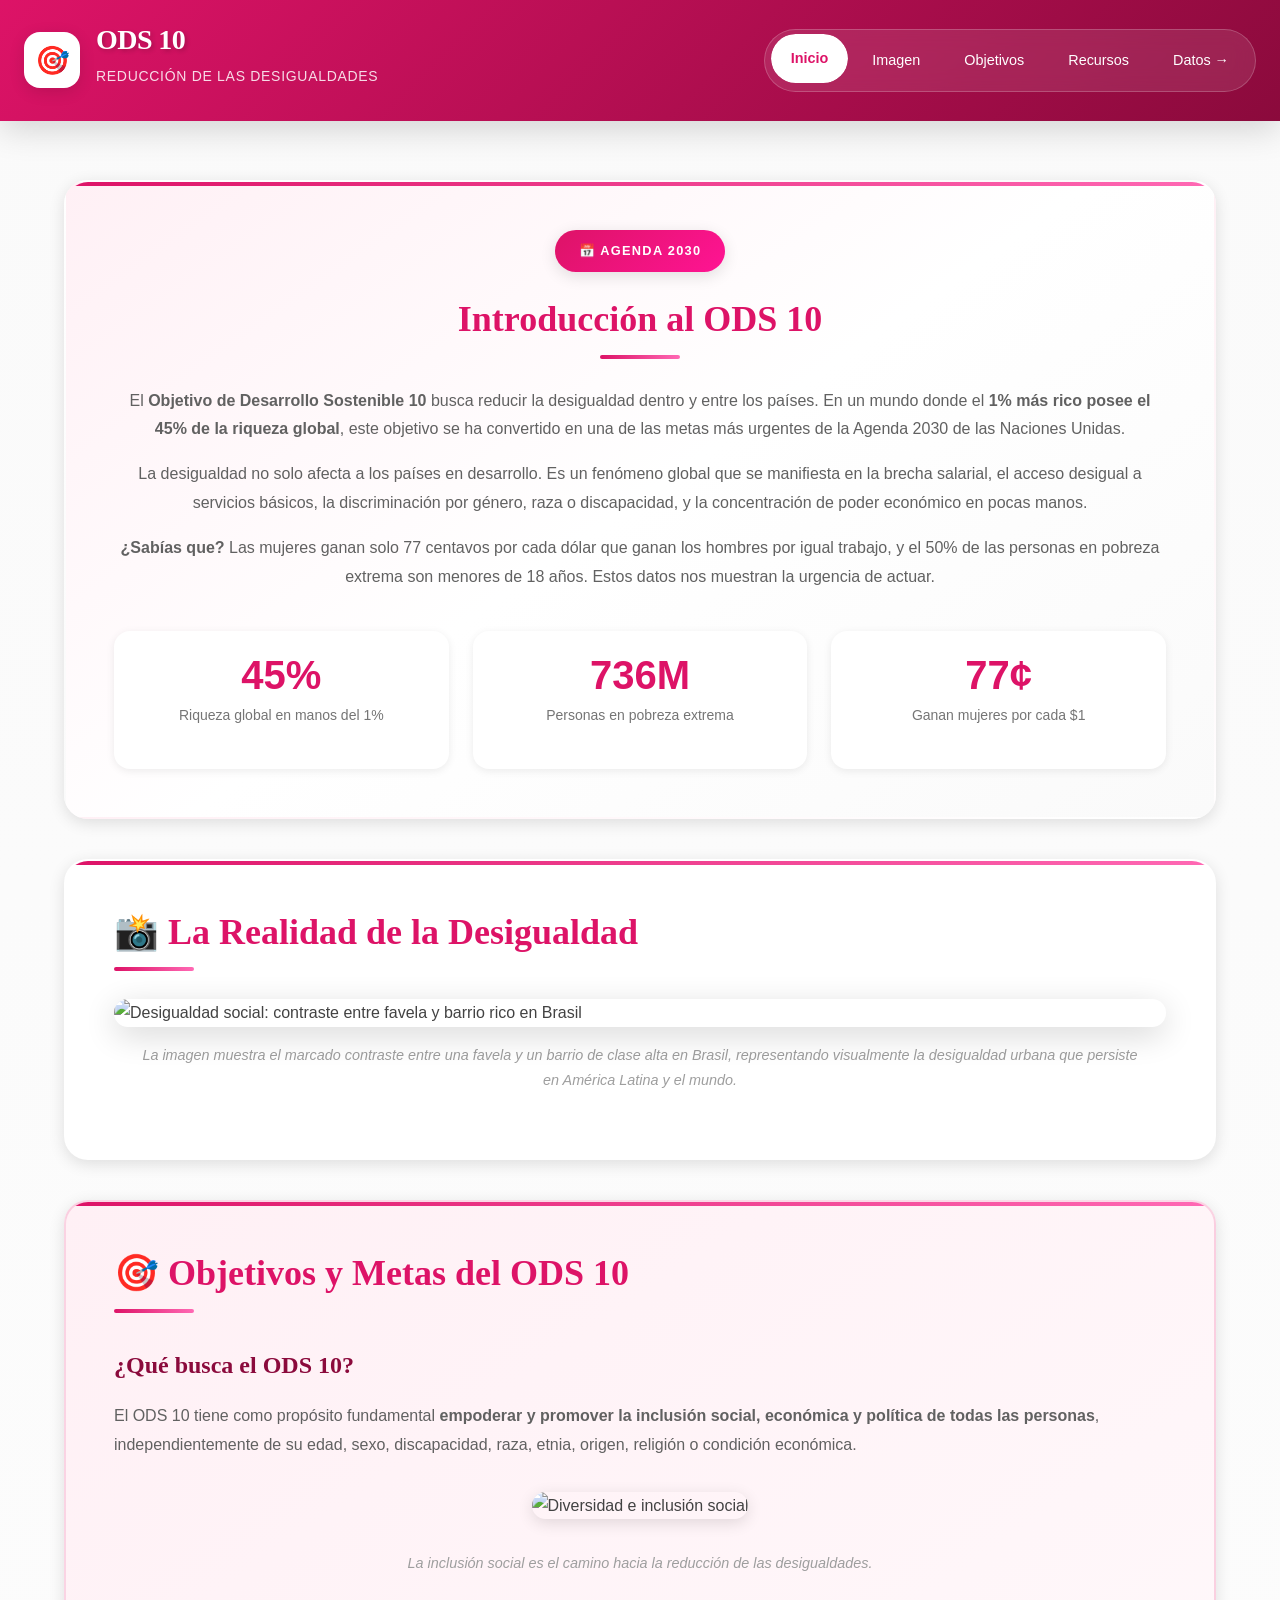
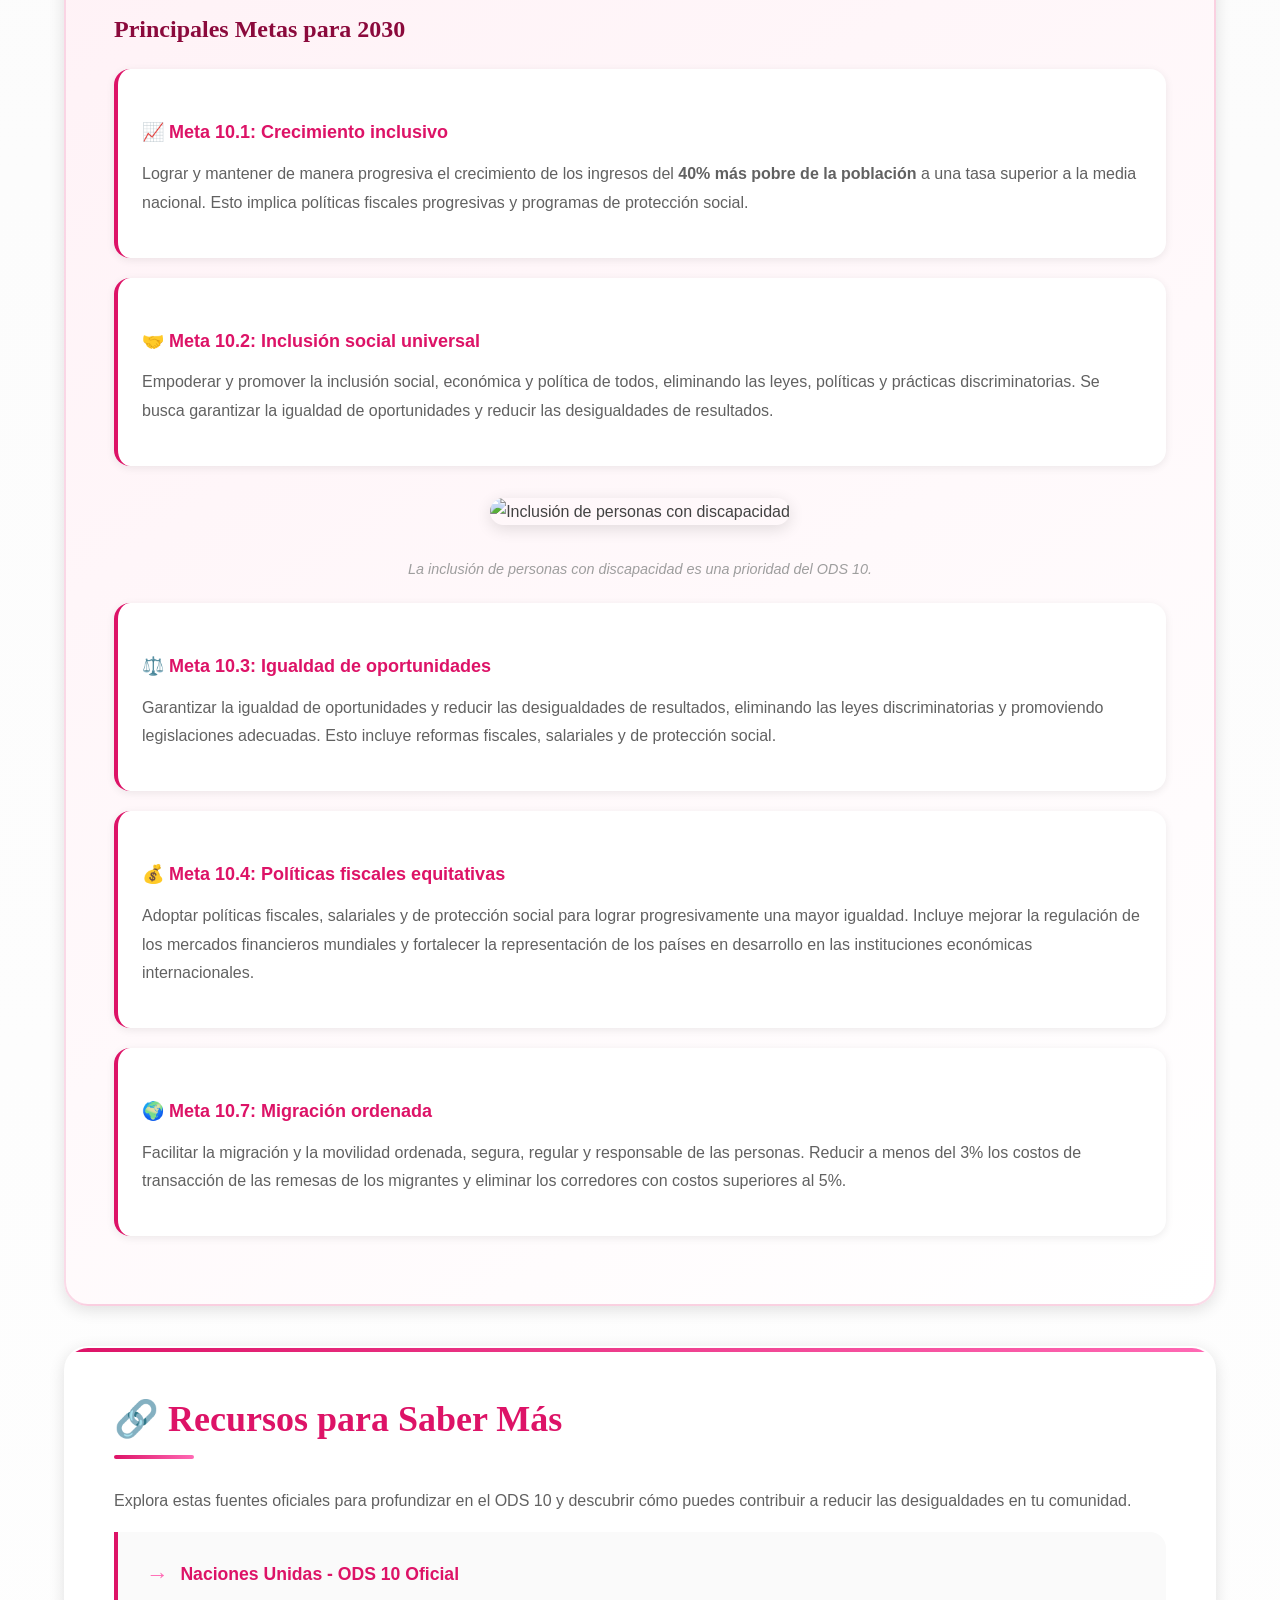
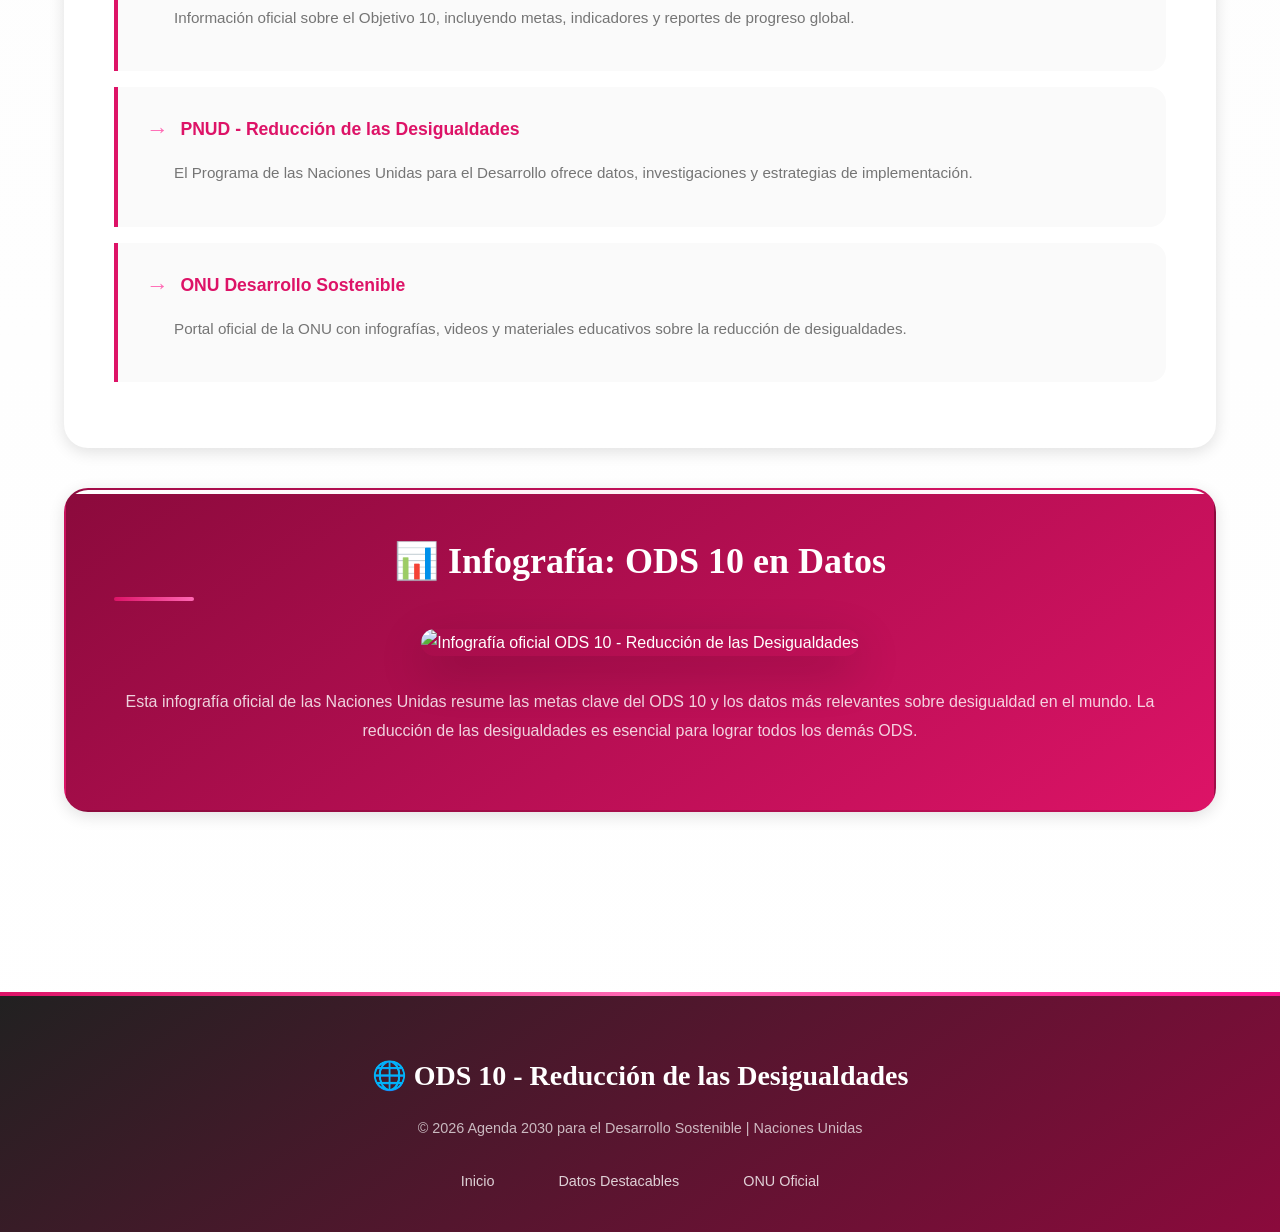
==== commit 10889771: "Add files via upload" ====
--- a/index.html
+++ b/index.html
@@ -9,12 +9,20 @@
     <link rel="icon" href="https://sdgs.un.org/sites/default/files/2020-11/Goal%2010%20-%20sp.png" type="image/png">
 </head>
 <body>
+    <!-- LOADING OVERLAY -->
+    <div class="loading-overlay" id="loading">
+        <div class="loading-spinner"></div>
+    </div>
+
     <!-- HEADER Y NAVEGACIÓN -->
     <header>
         <div class="header-content">
             <div class="logo-section">
-                <h1>ODS 10</h1>
-                <p>Reducción de las Desigualdades</p>
+                <div class="logo-icon">🎯</div>
+                <div class="logo-text">
+                    <h1>ODS 10</h1>
+                    <p>Reducción de las Desigualdades</p>
+                </div>
             </div>
             <nav>
                 <ul>
@@ -22,7 +30,7 @@
                     <li><a href="#imagen">Imagen</a></li>
                     <li><a href="#objetivos">Objetivos</a></li>
                     <li><a href="#recursos">Recursos</a></li>
-                    <li><a href="secundaria.html">Datos Destacables →</a></li>
+                    <li><a href="secundaria.html">Datos →</a></li>
                 </ul>
             </nav>
         </div>
@@ -31,8 +39,8 @@
     <!-- CONTENIDO PRINCIPAL -->
     <main>
         <!-- CONTENEDOR 0: INTRODUCCIÓN -->
-        <section id="inicio" class="contenedor introduccion">
-            <span class="intro-badge">AGENDA 2030</span>
+        <section id="inicio" class="contenedor introduccion animate-on-scroll">
+            <span class="intro-badge">📅 Agenda 2030</span>
             <h2>Introducción al ODS 10</h2>
             <p>
                 El <strong>Objetivo de Desarrollo Sostenible 10</strong> busca reducir la desigualdad dentro y entre los países. 
@@ -48,16 +56,33 @@
                 <strong>¿Sabías que?</strong> Las mujeres ganan solo 77 centavos por cada dólar que ganan los hombres por igual trabajo, 
                 y el 50% de las personas en pobreza extrema son menores de 18 años. Estos datos nos muestran la urgencia de actuar.
             </p>
+            
+            <div class="intro-stats">
+                <div class="intro-stat-item animate-on-scroll stagger-1">
+                    <span class="intro-stat-number">45%</span>
+                    <p class="intro-stat-label">Riqueza global en manos del 1%</p>
+                </div>
+                <div class="intro-stat-item animate-on-scroll stagger-2">
+                    <span class="intro-stat-number">736M</span>
+                    <p class="intro-stat-label">Personas en pobreza extrema</p>
+                </div>
+                <div class="intro-stat-item animate-on-scroll stagger-3">
+                    <span class="intro-stat-number">77¢</span>
+                    <p class="intro-stat-label">Ganan mujeres por cada $1</p>
+                </div>
+            </div>
         </section>
 
         <!-- CONTENEDOR 1: IMAGEN FOTOGRÁFICA -->
-        <section id="imagen" class="contenedor">
+        <section id="imagen" class="contenedor animate-on-scroll">
             <h2>📸 La Realidad de la Desigualdad</h2>
-            <img 
-                src="https://imagenes.elpais.com/resizer/v2/6FZSWPNJXJHVHIDEY3HOTOGZGQ.jpg?auth=7a23396c0a08fb08eda01f46c4adb0fb876ec9b936bc437ea015d391eae574ed&width=1960&height=1470&smart=true" 
-                alt="Desigualdad social: contraste entre favela y barrio rico en Brasil" 
-                class="imagen-principal"
-            >
+            <div class="imagen-wrapper">
+                <img 
+                    src="https://imagenes.elpais.com/resizer/v2/6FZSWPNJXJHVHIDEY3HOTOGZGQ.jpg?auth=7a23396c0a08fb08eda01f46c4adb0fb876ec9b936bc437ea015d391eae574ed&width=1960&height=1470&smart=true" 
+                    alt="Desigualdad social: contraste entre favela y barrio rico en Brasil" 
+                    class="imagen-principal"
+                >
+            </div>
             <p class="imagen-caption">
                 La imagen muestra el marcado contraste entre una favela y un barrio de clase alta en Brasil, 
                 representando visualmente la desigualdad urbana que persiste en América Latina y el mundo.
@@ -65,7 +90,7 @@
         </section>
 
         <!-- CONTENEDOR 2: OBJETIVOS (METAS) -->
-        <section id="objetivos" class="contenedor contenedor-destacado">
+        <section id="objetivos" class="contenedor contenedor-destacado animate-on-scroll">
             <h2>🎯 Objetivos y Metas del ODS 10</h2>
             
             <h3>¿Qué busca el ODS 10?</h3>
@@ -77,60 +102,72 @@
 
             <!-- Primera imagen en medio del texto -->
             <div class="galeria-imagenes">
-                <img 
-                    src="https://i0.wp.com/fundacionadecco.org/blog-diversidad-inclusion/wp-content/uploads/2020/01/diversidad-1.jpeg?fit=1880%2C1274&ssl=1" 
-                    alt="Diversidad e inclusión social" 
-                    class="imagen-secundaria"
-                >
+                <div class="imagen-card animate-on-scroll stagger-1">
+                    <img 
+                        src="https://i0.wp.com/fundacionadecco.org/blog-diversidad-inclusion/wp-content/uploads/2020/01/diversidad-1.jpeg?fit=1880%2C1274&ssl=1" 
+                        alt="Diversidad e inclusión social"
+                    >
+                </div>
             </div>
             <p class="imagen-caption">La inclusión social es el camino hacia la reducción de las desigualdades.</p>
 
             <h3>Principales Metas para 2030</h3>
             
-            <h4>📈 Meta 10.1: Crecimiento inclusivo</h4>
-            <p>
-                Lograr y mantener de manera progresiva el crecimiento de los ingresos del <strong>40% más pobre de la población</strong> 
-                a una tasa superior a la media nacional. Esto implica políticas fiscales progresivas y programas de protección social.
-            </p>
-
-            <h4>🤝 Meta 10.2: Inclusión social universal</h4>
-            <p>
-                Empoderar y promover la inclusión social, económica y política de todos, eliminando las leyes, políticas y prácticas 
-                discriminatorias. Se busca garantizar la igualdad de oportunidades y reducir las desigualdades de resultados.
-            </p>
+            <div class="meta-item animate-on-scroll stagger-1">
+                <h4>📈 Meta 10.1: Crecimiento inclusivo</h4>
+                <p>
+                    Lograr y mantener de manera progresiva el crecimiento de los ingresos del <strong>40% más pobre de la población</strong> 
+                    a una tasa superior a la media nacional. Esto implica políticas fiscales progresivas y programas de protección social.
+                </p>
+            </div>
+
+            <div class="meta-item animate-on-scroll stagger-2">
+                <h4>🤝 Meta 10.2: Inclusión social universal</h4>
+                <p>
+                    Empoderar y promover la inclusión social, económica y política de todos, eliminando las leyes, políticas y prácticas 
+                    discriminatorias. Se busca garantizar la igualdad de oportunidades y reducir las desigualdades de resultados.
+                </p>
+            </div>
 
             <!-- Segunda imagen en medio del texto -->
             <div class="galeria-imagenes">
-                <img 
-                    src="http://femcet.com/wp-content/uploads/2021/09/Men-and-women-welcoming-people-with-disabilities-scaled.jpg" 
-                    alt="Inclusión de personas con discapacidad" 
-                    class="imagen-secundaria"
-                >
+                <div class="imagen-card animate-on-scroll stagger-2">
+                    <img 
+                        src="http://femcet.com/wp-content/uploads/2021/09/Men-and-women-welcoming-people-with-disabilities-scaled.jpg" 
+                        alt="Inclusión de personas con discapacidad"
+                    >
+                </div>
             </div>
             <p class="imagen-caption">La inclusión de personas con discapacidad es una prioridad del ODS 10.</p>
 
-            <h4>⚖️ Meta 10.3: Igualdad de oportunidades</h4>
-            <p>
-                Garantizar la igualdad de oportunidades y reducir las desigualdades de resultados, eliminando las leyes discriminatorias 
-                y promoviendo legislaciones adecuadas. Esto incluye reformas fiscales, salariales y de protección social.
-            </p>
-
-            <h4>💰 Meta 10.4: Políticas fiscales equitativas</h4>
-            <p>
-                Adoptar políticas fiscales, salariales y de protección social para lograr progresivamente una mayor igualdad. 
-                Incluye mejorar la regulación de los mercados financieros mundiales y fortalecer la representación de los países 
-                en desarrollo en las instituciones económicas internacionales.
-            </p>
-
-            <h4>🌍 Meta 10.7: Migración ordenada</h4>
-            <p>
-                Facilitar la migración y la movilidad ordenada, segura, regular y responsable de las personas. Reducir a menos del 3% 
-                los costos de transacción de las remesas de los migrantes y eliminar los corredores con costos superiores al 5%.
-            </p>
+            <div class="meta-item animate-on-scroll stagger-3">
+                <h4>⚖️ Meta 10.3: Igualdad de oportunidades</h4>
+                <p>
+                    Garantizar la igualdad de oportunidades y reducir las desigualdades de resultados, eliminando las leyes discriminatorias 
+                    y promoviendo legislaciones adecuadas. Esto incluye reformas fiscales, salariales y de protección social.
+                </p>
+            </div>
+
+            <div class="meta-item animate-on-scroll stagger-4">
+                <h4>💰 Meta 10.4: Políticas fiscales equitativas</h4>
+                <p>
+                    Adoptar políticas fiscales, salariales y de protección social para lograr progresivamente una mayor igualdad. 
+                    Incluye mejorar la regulación de los mercados financieros mundiales y fortalecer la representación de los países 
+                    en desarrollo en las instituciones económicas internacionales.
+                </p>
+            </div>
+
+            <div class="meta-item animate-on-scroll stagger-5">
+                <h4>🌍 Meta 10.7: Migración ordenada</h4>
+                <p>
+                    Facilitar la migración y la movilidad ordenada, segura, regular y responsable de las personas. Reducir a menos del 3% 
+                    los costos de transacción de las remesas de los migrantes y eliminar los corredores con costos superiores al 5%.
+                </p>
+            </div>
         </section>
 
         <!-- CONTENEDOR 3: LISTA DE RECURSOS -->
-        <section id="recursos" class="contenedor">
+        <section id="recursos" class="contenedor animate-on-scroll">
             <h2>🔗 Recursos para Saber Más</h2>
             <p>
                 Explora estas fuentes oficiales para profundizar en el ODS 10 y descubrir cómo puedes contribuir 
@@ -138,7 +175,7 @@
             </p>
             
             <ul class="lista-recursos">
-                <li>
+                <li class="animate-on-scroll stagger-1">
                     <a href="https://sdgs.un.org/es/goals/goal10" target="_blank" rel="noopener noreferrer">
                         Naciones Unidas - ODS 10 Oficial
                     </a>
@@ -146,7 +183,7 @@
                         Información oficial sobre el Objetivo 10, incluyendo metas, indicadores y reportes de progreso global.
                     </p>
                 </li>
-                <li>
+                <li class="animate-on-scroll stagger-2">
                     <a href="https://www.undp.org/es/sustainable-development-goals/reduccion-desigualdades" target="_blank" rel="noopener noreferrer">
                         PNUD - Reducción de las Desigualdades
                     </a>
@@ -154,7 +191,7 @@
                         El Programa de las Naciones Unidas para el Desarrollo ofrece datos, investigaciones y estrategias de implementación.
                     </p>
                 </li>
-                <li>
+                <li class="animate-on-scroll stagger-3">
                     <a href="https://www.un.org/sustainabledevelopment/es/inequality/" target="_blank" rel="noopener noreferrer">
                         ONU Desarrollo Sostenible
                     </a>
@@ -165,20 +202,32 @@
             </ul>
         </section>
 
-        <!-- CONTENEDOR 4: INFOGRAFÍA -->
-        <section class="contenedor contenedor-oscuro">
+        <!-- CONTENEDOR 4: INFOGRAFÍA CON BOTÓN DESCARGA -->
+        <section class="contenedor contenedor-oscuro infografia-section animate-on-scroll">
             <h2>📊 Infografía: ODS 10 en Datos</h2>
-            <div class="infografia-container">
+            <div class="infografia-wrapper">
                 <img 
                     src="https://sdgs.un.org/sites/default/files/2020-11/Goal%2010%20-%20sp.png" 
                     alt="Infografía oficial ODS 10 - Reducción de las Desigualdades" 
                     class="infografia"
                 >
-                <p style="margin-top: 20px; opacity: 0.9;">
-                    Esta infografía oficial de las Naciones Unidas resume las metas clave del ODS 10 y los datos más relevantes 
-                    sobre desigualdad en el mundo. La reducción de las desigualdades es esencial para lograr todos los demás ODS.
-                </p>
-            </div>
+                <div class="infografia-overlay">
+                    <a 
+                        href="https://sdgs.un.org/sites/default/files/2020-11/Goal%2010%20-%20sp.png" 
+                        download="ODS10-Infografia.png"
+                        class="btn-descargar"
+                    >
+                        <svg xmlns="http://www.w3.org/2000/svg" fill="none" viewBox="0 0 24 24" stroke="currentColor">
+                            <path stroke-linecap="round" stroke-linejoin="round" stroke-width="2" d="M4 16v1a3 3 0 003 3h10a3 3 0 003-3v-1m-4-4l-4 4m0 0l-4-4m4 4V4" />
+                        </svg>
+                        Descargar Infografía
+                    </a>
+                </div>
+            </div>
+            <p style="margin-top: 24px; opacity: 0.9;">
+                Esta infografía oficial de las Naciones Unidas resume las metas clave del ODS 10 y los datos más relevantes 
+                sobre desigualdad en el mundo. La reducción de las desigualdades es esencial para lograr todos los demás ODS.
+            </p>
         </section>
     </main>
 
@@ -196,5 +245,78 @@
             </div>
         </div>
     </footer>
+
+    <!-- SCROLL TO TOP BUTTON -->
+    <button class="scroll-top" id="scrollTop" aria-label="Volver arriba">
+        <svg xmlns="http://www.w3.org/2000/svg" width="24" height="24" viewBox="0 0 24 24" fill="none" stroke="currentColor" stroke-width="2" stroke-linecap="round" stroke-linejoin="round">
+            <path d="M18 15l-6-6-6 6"/>
+        </svg>
+    </button>
+
+    <!-- SCRIPTS -->
+    <script>
+        // Loading animation
+        window.addEventListener('load', () => {
+            setTimeout(() => {
+                document.getElementById('loading').classList.add('hidden');
+            }, 500);
+        });
+
+        // Scroll animations
+        const observerOptions = {
+            root: null,
+            rootMargin: '0px',
+            threshold: 0.1
+        };
+
+        const observer = new IntersectionObserver((entries) => {
+            entries.forEach(entry => {
+                if (entry.isIntersecting) {
+                    entry.target.classList.add('visible');
+                }
+            });
+        }, observerOptions);
+
+        document.querySelectorAll('.animate-on-scroll, .contenedor').forEach(el => {
+            observer.observe(el);
+        });
+
+        // Scroll to top button
+        const scrollTopBtn = document.getElementById('scrollTop');
+        
+        window.addEventListener('scroll', () => {
+            if (window.scrollY > 500) {
+                scrollTopBtn.classList.add('visible');
+            } else {
+                scrollTopBtn.classList.remove('visible');
+            }
+        });
+
+        scrollTopBtn.addEventListener('click', () => {
+            window.scrollTo({ top: 0, behavior: 'smooth' });
+        });
+
+        // Active nav link
+        const sections = document.querySelectorAll('section[id]');
+        const navLinks = document.querySelectorAll('nav ul li a');
+
+        window.addEventListener('scroll', () => {
+            let current = '';
+            sections.forEach(section => {
+                const sectionTop = section.offsetTop;
+                const sectionHeight = section.clientHeight;
+                if (scrollY >= sectionTop - 200) {
+                    current = section.getAttribute('id');
+                }
+            });
+
+            navLinks.forEach(link => {
+                link.classList.remove('active');
+                if (link.getAttribute('href') === '#' + current) {
+                    link.classList.add('active');
+                }
+            });
+        });
+    </script>
 </body>
 </html>
--- a/styles.css
+++ b/styles.css
@@ -1,290 +1,720 @@
 /* ============================================
    ODS 10 - REDUCCIÓN DE LAS DESIGUALDADES
-   Estilos Profesionales 2026
-   ============================================ */
-
-/* Reset y Base */
-* {
+   DISEÑO PREMIUM 2026 - By Expert Designer
+   ============================================ */
+
+/* ============================================
+   RESET & BASE
+   ============================================ */
+*, *::before, *::after {
     margin: 0;
     padding: 0;
     box-sizing: border-box;
 }
 
 :root {
-    /* Colores ODS 10 */
+    /* Colores ODS 10 - Paleta Premium */
     --ods10-primary: #DD1367;
-    --ods10-secondary: #FF8CB3;
-    --ods10-light: #FCE4EC;
-    --ods10-dark: #880E4F;
-    
-    /* Colores neutros */
-    --color-white: #FFFFFF;
-    --color-light: #F8F9FA;
-    --color-gray-light: #E9ECEF;
-    --color-gray: #6C757D;
-    --color-dark: #212529;
+    --ods10-secondary: #FF69B4;
+    --ods10-light: #FFF0F5;
+    --ods10-dark: #8B0A3C;
+    --ods10-accent: #FF1493;
+    
+    /* Colores Neutros Premium */
+    --white: #FFFFFF;
+    --gray-50: #FAFAFA;
+    --gray-100: #F5F5F5;
+    --gray-200: #EEEEEE;
+    --gray-300: #E0E0E0;
+    --gray-400: #BDBDBD;
+    --gray-500: #9E9E9E;
+    --gray-600: #757575;
+    --gray-700: #616161;
+    --gray-800: #424242;
+    --gray-900: #212121;
     
     /* Tipografía */
-    --font-primary: 'Segoe UI', Tahoma, Geneva, Verdana, sans-serif;
-    --font-heading: 'Georgia', 'Times New Roman', serif;
-    
-    /* Sombras */
-    --shadow-sm: 0 2px 4px rgba(0,0,0,0.1);
-    --shadow-md: 0 4px 12px rgba(0,0,0,0.15);
-    --shadow-lg: 0 8px 24px rgba(0,0,0,0.2);
-    
-    /* Bordes redondeados */
+    --font-display: 'Playfair Display', Georgia, serif;
+    --font-body: 'Inter', -apple-system, BlinkMacSystemFont, 'Segoe UI', Roboto, sans-serif;
+    
+    /* Sombras Premium */
+    --shadow-xs: 0 1px 2px rgba(0,0,0,0.04);
+    --shadow-sm: 0 2px 8px rgba(0,0,0,0.08);
+    --shadow-md: 0 4px 16px rgba(0,0,0,0.12);
+    --shadow-lg: 0 8px 32px rgba(0,0,0,0.16);
+    --shadow-xl: 0 16px 48px rgba(0,0,0,0.20);
+    --shadow-glow: 0 0 40px rgba(221, 19, 103, 0.3);
+    
+    /* Bordes */
     --radius-sm: 8px;
-    --radius-md: 12px;
-    --radius-lg: 20px;
+    --radius-md: 16px;
+    --radius-lg: 24px;
+    --radius-xl: 32px;
+    --radius-full: 9999px;
+    
+    /* Transiciones */
+    --transition-fast: 0.15s cubic-bezier(0.4, 0, 0.2, 1);
+    --transition-base: 0.3s cubic-bezier(0.4, 0, 0.2, 1);
+    --transition-slow: 0.5s cubic-bezier(0.4, 0, 0.2, 1);
+    --transition-bounce: 0.5s cubic-bezier(0.68, -0.55, 0.265, 1.55);
+}
+
+/* Import Google Fonts */
+@import url('https://fonts.googleapis.com/css2?family=Inter:wght@300;400;500;600;700;800&family=Playfair+Display:wght@400;500;600;700&display=swap');
+
+html {
+    scroll-behavior: smooth;
+    font-size: 16px;
 }
 
 body {
-    font-family: var(--font-primary);
-    background: linear-gradient(135deg, #f5f7fa 0%, #e4e8ec 100%);
-    color: var(--color-dark);
+    font-family: var(--font-body);
+    background: linear-gradient(180deg, var(--gray-50) 0%, var(--white) 100%);
+    color: var(--gray-800);
     line-height: 1.7;
     min-height: 100vh;
-}
-
-/* ============================================
-   HEADER Y NAVEGACIÓN
+    overflow-x: hidden;
+}
+
+/* ============================================
+   ANIMACIONES KEYFRAMES
+   ============================================ */
+@keyframes fadeInUp {
+    from {
+        opacity: 0;
+        transform: translateY(40px);
+    }
+    to {
+        opacity: 1;
+        transform: translateY(0);
+    }
+}
+
+@keyframes fadeInDown {
+    from {
+        opacity: 0;
+        transform: translateY(-30px);
+    }
+    to {
+        opacity: 1;
+        transform: translateY(0);
+    }
+}
+
+@keyframes fadeInLeft {
+    from {
+        opacity: 0;
+        transform: translateX(-40px);
+    }
+    to {
+        opacity: 1;
+        transform: translateX(0);
+    }
+}
+
+@keyframes fadeInRight {
+    from {
+        opacity: 0;
+        transform: translateX(40px);
+    }
+    to {
+        opacity: 1;
+        transform: translateX(0);
+    }
+}
+
+@keyframes scaleIn {
+    from {
+        opacity: 0;
+        transform: scale(0.9);
+    }
+    to {
+        opacity: 1;
+        transform: scale(1);
+    }
+}
+
+@keyframes slideIn {
+    from {
+        opacity: 0;
+        transform: translateX(-100%);
+    }
+    to {
+        opacity: 1;
+        transform: translateX(0);
+    }
+}
+
+@keyframes pulse {
+    0%, 100% {
+        transform: scale(1);
+    }
+    50% {
+        transform: scale(1.05);
+    }
+}
+
+@keyframes float {
+    0%, 100% {
+        transform: translateY(0);
+    }
+    50% {
+        transform: translateY(-10px);
+    }
+}
+
+@keyframes shimmer {
+    0% {
+        background-position: -200% 0;
+    }
+    100% {
+        background-position: 200% 0;
+    }
+}
+
+@keyframes gradientShift {
+    0% {
+        background-position: 0% 50%;
+    }
+    50% {
+        background-position: 100% 50%;
+    }
+    100% {
+        background-position: 0% 50%;
+    }
+}
+
+@keyframes borderGlow {
+    0%, 100% {
+        box-shadow: 0 0 5px var(--ods10-primary), 0 0 10px var(--ods10-primary);
+    }
+    50% {
+        box-shadow: 0 0 20px var(--ods10-primary), 0 0 30px var(--ods10-secondary);
+    }
+}
+
+@keyframes numberCount {
+    from {
+        opacity: 0;
+        transform: translateY(20px);
+    }
+    to {
+        opacity: 1;
+        transform: translateY(0);
+    }
+}
+
+/* ============================================
+   HEADER PREMIUM
    ============================================ */
 header {
-    background: linear-gradient(135deg, var(--ods10-primary) 0%, var(--ods10-dark) 100%);
-    padding: 20px 0;
+    background: linear-gradient(135deg, var(--ods10-primary) 0%, var(--ods10-dark) 50%, var(--ods10-accent) 100%);
+    background-size: 200% 200%;
+    animation: gradientShift 8s ease infinite;
+    padding: 0;
+    position: fixed;
+    top: 0;
+    left: 0;
+    right: 0;
+    z-index: 1000;
     box-shadow: var(--shadow-lg);
-    position: sticky;
-    top: 0;
-    z-index: 1000;
+    backdrop-filter: blur(20px);
+    -webkit-backdrop-filter: blur(20px);
 }
 
 .header-content {
-    max-width: 1200px;
+    max-width: 1400px;
     margin: 0 auto;
-    padding: 0 20px;
+    padding: 16px 24px;
+    display: flex;
+    align-items: center;
+    justify-content: space-between;
+    gap: 24px;
 }
 
 .logo-section {
-    text-align: center;
-    margin-bottom: 15px;
-}
-
-.logo-section h1 {
-    color: var(--color-white);
-    font-family: var(--font-heading);
-    font-size: 2.2rem;
-    text-shadow: 2px 2px 4px rgba(0,0,0,0.3);
-}
-
-.logo-section p {
-    color: var(--ods10-light);
-    font-size: 1rem;
-    margin-top: 5px;
-}
-
-/* Menú de Navegación */
+    display: flex;
+    align-items: center;
+    gap: 16px;
+    animation: fadeInDown 0.8s ease-out;
+}
+
+.logo-icon {
+    width: 56px;
+    height: 56px;
+    background: var(--white);
+    border-radius: var(--radius-md);
+    display: flex;
+    align-items: center;
+    justify-content: center;
+    font-size: 28px;
+    box-shadow: var(--shadow-md);
+    transition: var(--transition-base);
+}
+
+.logo-icon:hover {
+    transform: rotate(10deg) scale(1.1);
+    box-shadow: var(--shadow-glow);
+}
+
+.logo-text h1 {
+    font-family: var(--font-display);
+    color: var(--white);
+    font-size: 1.75rem;
+    font-weight: 700;
+    letter-spacing: -0.02em;
+    text-shadow: 2px 2px 4px rgba(0,0,0,0.2);
+}
+
+.logo-text p {
+    color: rgba(255,255,255,0.85);
+    font-size: 0.875rem;
+    font-weight: 500;
+    letter-spacing: 0.05em;
+    text-transform: uppercase;
+}
+
+/* ============================================
+   NAVEGACIÓN PREMIUM
+   ============================================ */
 nav {
-    background: rgba(255,255,255,0.15);
-    border-radius: var(--radius-lg);
-    padding: 10px;
+    background: rgba(255,255,255,0.1);
+    border-radius: var(--radius-full);
+    padding: 6px;
     backdrop-filter: blur(10px);
+    border: 1px solid rgba(255,255,255,0.2);
+    animation: fadeInDown 0.8s ease-out 0.2s both;
 }
 
 nav ul {
     list-style: none;
     display: flex;
-    justify-content: center;
-    flex-wrap: wrap;
-    gap: 10px;
+    gap: 4px;
 }
 
 nav ul li a {
     display: block;
-    padding: 12px 24px;
-    color: var(--color-white);
+    padding: 12px 20px;
+    color: var(--white);
     text-decoration: none;
+    font-weight: 500;
+    font-size: 0.9rem;
+    border-radius: var(--radius-full);
+    transition: var(--transition-base);
+    position: relative;
+    overflow: hidden;
+}
+
+nav ul li a::before {
+    content: '';
+    position: absolute;
+    top: 0;
+    left: 0;
+    right: 0;
+    bottom: 0;
+    background: var(--white);
+    transform: scaleX(0);
+    transform-origin: right;
+    transition: transform 0.4s cubic-bezier(0.4, 0, 0.2, 1);
+    border-radius: var(--radius-full);
+    z-index: -1;
+}
+
+nav ul li a:hover::before,
+nav ul li a.active::before {
+    transform: scaleX(1);
+    transform-origin: left;
+}
+
+nav ul li a:hover,
+nav ul li a.active {
+    color: var(--ods10-primary);
+    transform: translateY(-2px);
+}
+
+nav ul li a.active {
     font-weight: 600;
-    border-radius: var(--radius-md);
-    transition: all 0.3s ease;
-    border: 2px solid transparent;
-}
-
-nav ul li a:hover {
-    background: var(--color-white);
-    color: var(--ods10-primary);
-    border-color: var(--color-white);
-    transform: translateY(-2px);
-    box-shadow: var(--shadow-md);
-}
-
-nav ul li a.active {
-    background: var(--color-white);
-    color: var(--ods10-primary);
-    border-color: var(--ods10-secondary);
-}
-
-/* ============================================
-   CONTENEDORES PRINCIPALES
+}
+
+/* ============================================
+   MAIN CONTENT
    ============================================ */
 main {
     max-width: 1200px;
     margin: 0 auto;
-    padding: 40px 20px;
-}
-
-/* Contenedor base - requisitos: fondo, borde, padding, márgenes */
+    padding: 140px 24px 60px;
+}
+
+/* ============================================
+   CONTENEDORES PREMIUM
+   ============================================ */
 .contenedor {
-    background: var(--color-white);
-    border: 3px solid var(--ods10-primary);
+    background: var(--white);
+    border: 2px solid transparent;
     border-radius: var(--radius-lg);
-    padding: 35px;
-    margin: 30px 0;
+    padding: 48px;
+    margin: 40px 0;
     box-shadow: var(--shadow-md);
-    transition: all 0.3s ease;
+    transition: all 0.4s cubic-bezier(0.4, 0, 0.2, 1);
+    position: relative;
+    overflow: hidden;
+    opacity: 0;
+    transform: translateY(40px);
+}
+
+.contenedor.visible {
+    opacity: 1;
+    transform: translateY(0);
+}
+
+.contenedor::before {
+    content: '';
+    position: absolute;
+    top: 0;
+    left: 0;
+    right: 0;
+    height: 4px;
+    background: linear-gradient(90deg, var(--ods10-primary), var(--ods10-secondary), var(--ods10-accent));
+    background-size: 200% 100%;
+    animation: gradientShift 3s linear infinite;
 }
 
 .contenedor:hover {
-    box-shadow: var(--shadow-lg);
-    transform: translateY(-3px);
-}
-
-/* Variantes de contenedores */
+    transform: translateY(-8px);
+    box-shadow: var(--shadow-xl);
+    border-color: var(--ods10-secondary);
+}
+
 .contenedor-destacado {
-    background: linear-gradient(145deg, var(--ods10-light) 0%, var(--color-white) 100%);
-    border-color: var(--ods10-secondary);
+    background: linear-gradient(145deg, var(--ods10-light) 0%, var(--white) 100%);
+    border-color: rgba(221, 19, 103, 0.15);
+}
+
+.contenedor-destacado:hover {
+    border-color: var(--ods10-primary);
 }
 
 .contenedor-oscuro {
-    background: linear-gradient(135deg, var(--ods10-dark) 0%, var(--ods10-primary) 100%);
-    border-color: var(--ods10-dark);
-    color: var(--color-white);
+    background: linear-gradient(145deg, var(--ods10-dark) 0%, var(--ods10-primary) 100%);
+    color: var(--white);
+    border-color: transparent;
+}
+
+.contenedor-oscuro::before {
+    background: linear-gradient(90deg, var(--white), var(--ods10-light), var(--white));
 }
 
 .contenedor-oscuro h2,
-.contenedor-oscuro h3 {
-    color: var(--color-white);
-}
-
-/* ============================================
-   TIPOGRAFÍA
+.contenedor-oscuro h3,
+.contenedor-oscuro h4 {
+    color: var(--white);
+}
+
+.contenedor-oscuro p {
+    color: rgba(255,255,255,0.9);
+}
+
+/* ============================================
+   TIPOGRAFÍA PREMIUM
    ============================================ */
 h2 {
-    font-family: var(--font-heading);
+    font-family: var(--font-display);
     color: var(--ods10-primary);
-    font-size: 2rem;
-    margin-bottom: 20px;
-    padding-bottom: 15px;
-    border-bottom: 3px solid var(--ods10-secondary);
+    font-size: 2.25rem;
+    font-weight: 700;
+    margin-bottom: 28px;
+    padding-bottom: 16px;
+    position: relative;
+    line-height: 1.3;
+}
+
+h2::after {
+    content: '';
+    position: absolute;
+    bottom: 0;
+    left: 0;
+    width: 80px;
+    height: 4px;
+    background: linear-gradient(90deg, var(--ods10-primary), var(--ods10-secondary));
+    border-radius: 2px;
+    transition: width 0.4s ease;
+}
+
+.contenedor:hover h2::after {
+    width: 120px;
 }
 
 h3 {
+    font-family: var(--font-display);
     color: var(--ods10-dark);
-    font-size: 1.4rem;
-    margin: 25px 0 15px 0;
+    font-size: 1.5rem;
+    font-weight: 600;
+    margin: 32px 0 16px;
 }
 
 h4 {
     color: var(--ods10-primary);
-    font-size: 1.2rem;
-    margin: 20px 0 10px 0;
+    font-size: 1.125rem;
+    font-weight: 600;
+    margin: 24px 0 12px;
+    display: flex;
+    align-items: center;
+    gap: 10px;
 }
 
 p {
-    margin-bottom: 15px;
-    text-align: justify;
-}
-
-/* ============================================
-   SECCIÓN INTRODUCCIÓN (solo index)
+    margin-bottom: 16px;
+    color: var(--gray-700);
+    line-height: 1.8;
+}
+
+/* ============================================
+   SECCIÓN INTRODUCCIÓN
    ============================================ */
 .introduccion {
     text-align: center;
-    background: linear-gradient(145deg, var(--ods10-light) 0%, var(--color-white) 100%);
+    background: linear-gradient(145deg, var(--ods10-light) 0%, var(--white) 50%, var(--gray-50) 100%);
 }
 
 .introduccion h2 {
     text-align: center;
-    border-bottom: none;
-    position: relative;
 }
 
 .introduccion h2::after {
+    left: 50%;
+    transform: translateX(-50%);
+}
+
+.intro-badge {
+    display: inline-flex;
+    align-items: center;
+    gap: 8px;
+    background: linear-gradient(135deg, var(--ods10-primary), var(--ods10-accent));
+    color: var(--white);
+    padding: 10px 24px;
+    border-radius: var(--radius-full);
+    font-weight: 600;
+    font-size: 0.8rem;
+    letter-spacing: 0.1em;
+    text-transform: uppercase;
+    margin-bottom: 24px;
+    box-shadow: var(--shadow-md);
+    animation: float 3s ease-in-out infinite;
+}
+
+.intro-stats {
+    display: grid;
+    grid-template-columns: repeat(auto-fit, minmax(200px, 1fr));
+    gap: 24px;
+    margin-top: 40px;
+}
+
+.intro-stat-item {
+    background: var(--white);
+    padding: 24px;
+    border-radius: var(--radius-md);
+    box-shadow: var(--shadow-sm);
+    transition: var(--transition-base);
+}
+
+.intro-stat-item:hover {
+    transform: translateY(-4px);
+    box-shadow: var(--shadow-md);
+}
+
+.intro-stat-number {
+    font-size: 2.5rem;
+    font-weight: 800;
+    color: var(--ods10-primary);
+    display: block;
+    line-height: 1;
+}
+
+.intro-stat-label {
+    font-size: 0.875rem;
+    color: var(--gray-600);
+    margin-top: 8px;
+}
+
+/* ============================================
+   IMÁGENES PREMIUM
+   ============================================ */
+.imagen-wrapper {
+    position: relative;
+    overflow: hidden;
+    border-radius: var(--radius-md);
+    box-shadow: var(--shadow-lg);
+    transition: var(--transition-base);
+}
+
+.imagen-wrapper::after {
     content: '';
-    display: block;
-    width: 80px;
-    height: 4px;
-    background: var(--ods10-primary);
-    margin: 15px auto 0;
-    border-radius: 2px;
-}
-
-.intro-badge {
-    display: inline-block;
-    background: var(--ods10-primary);
-    color: white;
-    padding: 8px 25px;
-    border-radius: 25px;
-    font-weight: bold;
-    font-size: 0.9rem;
-    margin-bottom: 20px;
-    box-shadow: var(--shadow-sm);
-}
-
-/* ============================================
-   IMÁGENES
-   ============================================ */
+    position: absolute;
+    top: 0;
+    left: 0;
+    right: 0;
+    bottom: 0;
+    background: linear-gradient(180deg, transparent 60%, rgba(0,0,0,0.4) 100%);
+    opacity: 0;
+    transition: opacity 0.4s ease;
+}
+
+.imagen-wrapper:hover::after {
+    opacity: 1;
+}
+
 .imagen-principal {
     width: 100%;
-    max-width: 900px;
+    height: auto;
+    display: block;
+    transition: transform 0.6s cubic-bezier(0.4, 0, 0.2, 1);
+}
+
+.imagen-wrapper:hover .imagen-principal {
+    transform: scale(1.05);
+}
+
+.imagen-secundaria {
+    width: 100%;
+    max-width: 420px;
     height: auto;
     border-radius: var(--radius-md);
-    box-shadow: var(--shadow-lg);
-    display: block;
-    margin: 0 auto;
-}
-
-.imagen-secundaria {
-    width: 100%;
-    max-width: 450px;
-    height: auto;
-    border-radius: var(--radius-sm);
     box-shadow: var(--shadow-md);
-    margin: 15px;
+    transition: all 0.4s cubic-bezier(0.4, 0, 0.2, 1);
+    position: relative;
+}
+
+.imagen-secundaria:hover {
+    transform: translateY(-8px) scale(1.02);
+    box-shadow: var(--shadow-xl);
 }
 
 .galeria-imagenes {
     display: flex;
     justify-content: center;
     flex-wrap: wrap;
-    gap: 20px;
-    margin: 25px 0;
+    gap: 32px;
+    margin: 32px 0;
+}
+
+.imagen-card {
+    position: relative;
+    overflow: hidden;
+    border-radius: var(--radius-md);
+    box-shadow: var(--shadow-md);
+    transition: var(--transition-base);
+}
+
+.imagen-card:hover {
+    transform: translateY(-8px);
+    box-shadow: var(--shadow-xl);
+}
+
+.imagen-card img {
+    width: 100%;
+    max-width: 420px;
+    height: 280px;
+    object-fit: cover;
+    transition: transform 0.6s ease;
+}
+
+.imagen-card:hover img {
+    transform: scale(1.08);
 }
 
 .imagen-caption {
     text-align: center;
     font-size: 0.9rem;
-    color: var(--color-gray);
-    margin-top: 10px;
+    color: var(--gray-500);
+    margin-top: 16px;
     font-style: italic;
-}
-
-/* ============================================
-   INFOGRAFÍA
-   ============================================ */
-.infografia-container {
+    padding: 0 20px;
+}
+
+/* ============================================
+   INFOGRAFÍA CON BOTÓN DESCARGA
+   ============================================ */
+.infografia-section {
     text-align: center;
+}
+
+.infografia-wrapper {
+    position: relative;
+    display: inline-block;
+    border-radius: var(--radius-lg);
+    overflow: hidden;
+    box-shadow: var(--shadow-xl);
+    transition: var(--transition-base);
+}
+
+.infografia-wrapper:hover {
+    transform: translateY(-4px);
+    box-shadow: var(--shadow-glow);
 }
 
 .infografia {
     max-width: 100%;
     height: auto;
-    border-radius: var(--radius-md);
+    display: block;
+}
+
+.infografia-overlay {
+    position: absolute;
+    top: 0;
+    left: 0;
+    right: 0;
+    bottom: 0;
+    background: rgba(0,0,0,0.6);
+    display: flex;
+    align-items: center;
+    justify-content: center;
+    opacity: 0;
+    transition: opacity 0.4s ease;
+}
+
+.infografia-wrapper:hover .infografia-overlay {
+    opacity: 1;
+}
+
+.btn-descargar {
+    display: inline-flex;
+    align-items: center;
+    gap: 12px;
+    background: var(--white);
+    color: var(--ods10-primary);
+    padding: 16px 32px;
+    border-radius: var(--radius-full);
+    font-weight: 600;
+    font-size: 1rem;
+    text-decoration: none;
     box-shadow: var(--shadow-lg);
-}
-
-/* ============================================
-   LISTAS
+    transition: all 0.3s cubic-bezier(0.4, 0, 0.2, 1);
+    transform: translateY(20px);
+}
+
+.infografia-wrapper:hover .btn-descargar {
+    transform: translateY(0);
+}
+
+.btn-descargar:hover {
+    background: var(--ods10-primary);
+    color: var(--white);
+    transform: scale(1.05);
+    box-shadow: var(--shadow-glow);
+}
+
+.btn-descargar svg {
+    width: 20px;
+    height: 20px;
+    transition: transform 0.3s ease;
+}
+
+.btn-descargar:hover svg {
+    transform: translateY(3px);
+}
+
+/* ============================================
+   LISTAS PREMIUM
    ============================================ */
 .lista-recursos {
     list-style: none;
@@ -292,18 +722,36 @@
 }
 
 .lista-recursos li {
-    background: var(--color-light);
-    border-left: 5px solid var(--ods10-primary);
-    padding: 20px 25px;
-    margin: 15px 0;
-    border-radius: 0 var(--radius-sm) var(--radius-sm) 0;
-    transition: all 0.3s ease;
+    background: var(--gray-50);
+    border-left: 4px solid var(--ods10-primary);
+    padding: 24px 28px;
+    margin: 16px 0;
+    border-radius: 0 var(--radius-md) var(--radius-md) 0;
+    transition: all 0.4s cubic-bezier(0.4, 0, 0.2, 1);
+    position: relative;
+    overflow: hidden;
+}
+
+.lista-recursos li::before {
+    content: '';
+    position: absolute;
+    top: 0;
+    left: 0;
+    width: 0;
+    height: 100%;
+    background: linear-gradient(90deg, var(--ods10-light), transparent);
+    transition: width 0.4s ease;
+    z-index: 0;
+}
+
+.lista-recursos li:hover::before {
+    width: 100%;
 }
 
 .lista-recursos li:hover {
-    background: var(--ods10-light);
     border-left-width: 8px;
-    padding-left: 28px;
+    transform: translateX(8px);
+    box-shadow: var(--shadow-md);
 }
 
 .lista-recursos a {
@@ -313,38 +761,52 @@
     font-size: 1.1rem;
     display: flex;
     align-items: center;
-    gap: 10px;
+    gap: 12px;
+    position: relative;
+    z-index: 1;
+    transition: color 0.3s ease;
 }
 
 .lista-recursos a::before {
     content: '→';
     color: var(--ods10-secondary);
-    font-size: 1.3rem;
+    font-size: 1.4rem;
+    transition: transform 0.3s ease;
+}
+
+.lista-recursos li:hover a::before {
+    transform: translateX(8px);
 }
 
 .lista-recursos a:hover {
     color: var(--ods10-dark);
-    text-decoration: underline;
 }
 
 .lista-recursos .descripcion {
-    color: var(--color-gray);
+    color: var(--gray-600);
     font-size: 0.95rem;
-    margin-top: 8px;
+    margin-top: 10px;
     margin-left: 28px;
-}
-
-/* ============================================
-   VIDEO
-   ============================================ */
+    position: relative;
+    z-index: 1;
+}
+
+/* ============================================
+   VIDEO PREMIUM
+   ============================================ */
+.video-wrapper {
+    position: relative;
+    border-radius: var(--radius-lg);
+    overflow: hidden;
+    box-shadow: var(--shadow-xl);
+}
+
 .video-container {
     position: relative;
     padding-bottom: 56.25%;
     height: 0;
     overflow: hidden;
-    border-radius: var(--radius-md);
-    box-shadow: var(--shadow-lg);
-    background: var(--color-dark);
+    background: var(--gray-900);
 }
 
 .video-container iframe {
@@ -356,149 +818,533 @@
     border: none;
 }
 
-/* ============================================
-   DATOS DESTACABLES (tarjetas)
+.video-caption {
+    margin-top: 20px;
+    font-size: 0.9rem;
+    opacity: 0.8;
+}
+
+/* ============================================
+   DATOS DESTACABLES - TARJETAS ANIMADAS
    ============================================ */
 .datos-grid {
     display: grid;
-    grid-template-columns: repeat(auto-fit, minmax(250px, 1fr));
-    gap: 25px;
-    margin: 25px 0;
+    grid-template-columns: repeat(auto-fit, minmax(220px, 1fr));
+    gap: 24px;
+    margin: 32px 0;
 }
 
 .dato-card {
-    background: var(--color-white);
-    border: 2px solid var(--ods10-secondary);
-    border-radius: var(--radius-md);
-    padding: 25px;
+    background: var(--white);
+    border: 2px solid var(--gray-200);
+    border-radius: var(--radius-lg);
+    padding: 32px 24px;
     text-align: center;
-    transition: all 0.3s ease;
+    transition: all 0.4s cubic-bezier(0.4, 0, 0.2, 1);
+    position: relative;
+    overflow: hidden;
+}
+
+.dato-card::before {
+    content: '';
+    position: absolute;
+    top: 0;
+    left: 0;
+    right: 0;
+    height: 4px;
+    background: linear-gradient(90deg, var(--ods10-primary), var(--ods10-secondary));
+    transform: scaleX(0);
+    transition: transform 0.4s ease;
+}
+
+.dato-card:hover::before {
+    transform: scaleX(1);
 }
 
 .dato-card:hover {
     border-color: var(--ods10-primary);
-    transform: scale(1.03);
+    transform: translateY(-8px) scale(1.02);
+    box-shadow: var(--shadow-lg);
+}
+
+.dato-numero {
+    font-size: 3rem;
+    font-weight: 800;
+    background: linear-gradient(135deg, var(--ods10-primary), var(--ods10-accent));
+    -webkit-background-clip: text;
+    -webkit-text-fill-color: transparent;
+    background-clip: text;
+    display: block;
+    line-height: 1;
+    animation: numberCount 0.8s ease-out;
+}
+
+.dato-label {
+    color: var(--gray-600);
+    font-size: 0.9rem;
+    margin-top: 12px;
+    line-height: 1.5;
+}
+
+/* ============================================
+   METAS CON ICONOS
+   ============================================ */
+.meta-item {
+    background: var(--white);
+    border-radius: var(--radius-md);
+    padding: 24px;
+    margin: 20px 0;
+    box-shadow: var(--shadow-sm);
+    border-left: 4px solid var(--ods10-primary);
+    transition: all 0.4s ease;
+}
+
+.meta-item:hover {
+    transform: translateX(8px);
     box-shadow: var(--shadow-md);
-}
-
-.dato-numero {
-    font-size: 2.5rem;
-    font-weight: bold;
-    color: var(--ods10-primary);
-    display: block;
-}
-
-.dato-label {
-    color: var(--color-gray);
+    border-left-width: 6px;
+}
+
+/* ============================================
+   BOTONES
+   ============================================ */
+.btn {
+    display: inline-flex;
+    align-items: center;
+    gap: 10px;
+    padding: 14px 28px;
+    border-radius: var(--radius-full);
+    font-weight: 600;
     font-size: 0.95rem;
-    margin-top: 10px;
-}
-
-/* ============================================
-   FOOTER
+    text-decoration: none;
+    transition: all 0.3s cubic-bezier(0.4, 0, 0.2, 1);
+    cursor: pointer;
+    border: none;
+}
+
+.btn-primary {
+    background: linear-gradient(135deg, var(--ods10-primary), var(--ods10-accent));
+    color: var(--white);
+    box-shadow: var(--shadow-md);
+}
+
+.btn-primary:hover {
+    transform: translateY(-3px);
+    box-shadow: var(--shadow-glow);
+}
+
+/* ============================================
+   FOOTER PREMIUM
    ============================================ */
 footer {
-    background: linear-gradient(135deg, var(--ods10-dark) 0%, var(--ods10-primary) 100%);
-    color: var(--color-white);
-    text-align: center;
-    padding: 30px 20px;
-    margin-top: 40px;
+    background: linear-gradient(145deg, var(--gray-900) 0%, var(--ods10-dark) 100%);
+    color: var(--white);
+    padding: 60px 24px 30px;
+    margin-top: 80px;
+    position: relative;
+}
+
+footer::before {
+    content: '';
+    position: absolute;
+    top: 0;
+    left: 0;
+    right: 0;
+    height: 4px;
+    background: linear-gradient(90deg, var(--ods10-primary), var(--ods10-secondary), var(--ods10-accent));
 }
 
 .footer-content {
     max-width: 1200px;
     margin: 0 auto;
+    text-align: center;
 }
 
 .footer-logo {
-    font-size: 1.5rem;
-    font-weight: bold;
-    margin-bottom: 10px;
+    font-family: var(--font-display);
+    font-size: 1.75rem;
+    font-weight: 700;
+    margin-bottom: 16px;
+    display: flex;
+    align-items: center;
+    justify-content: center;
+    gap: 12px;
 }
 
 .footer-copy {
-    font-size: 0.95rem;
-    opacity: 0.9;
+    font-size: 0.9rem;
+    color: rgba(255,255,255,0.7);
+    margin-bottom: 20px;
 }
 
 .footer-links {
-    margin-top: 15px;
+    display: flex;
+    justify-content: center;
+    gap: 32px;
+    flex-wrap: wrap;
 }
 
 .footer-links a {
-    color: var(--ods10-light);
+    color: rgba(255,255,255,0.8);
     text-decoration: none;
-    margin: 0 15px;
     font-size: 0.9rem;
+    font-weight: 500;
+    padding: 8px 16px;
+    border-radius: var(--radius-full);
+    transition: all 0.3s ease;
+    position: relative;
+}
+
+.footer-links a::after {
+    content: '';
+    position: absolute;
+    bottom: 0;
+    left: 50%;
+    width: 0;
+    height: 2px;
+    background: var(--ods10-secondary);
+    transition: all 0.3s ease;
+    transform: translateX(-50%);
 }
 
 .footer-links a:hover {
-    text-decoration: underline;
-}
-
-/* ============================================
-   RESPONSIVE
-   ============================================ */
+    color: var(--white);
+    background: rgba(255,255,255,0.1);
+}
+
+.footer-links a:hover::after {
+    width: 60%;
+}
+
+/* ============================================
+   SCROLL TO TOP BUTTON
+   ============================================ */
+.scroll-top {
+    position: fixed;
+    bottom: 30px;
+    right: 30px;
+    width: 50px;
+    height: 50px;
+    background: linear-gradient(135deg, var(--ods10-primary), var(--ods10-accent));
+    color: var(--white);
+    border: none;
+    border-radius: 50%;
+    cursor: pointer;
+    display: flex;
+    align-items: center;
+    justify-content: center;
+    box-shadow: var(--shadow-lg);
+    opacity: 0;
+    visibility: hidden;
+    transform: translateY(20px);
+    transition: all 0.3s ease;
+    z-index: 999;
+}
+
+.scroll-top.visible {
+    opacity: 1;
+    visibility: visible;
+    transform: translateY(0);
+}
+
+.scroll-top:hover {
+    transform: translateY(-4px);
+    box-shadow: var(--shadow-glow);
+}
+
+/* ============================================
+   ANIMACIONES AL SCROLL
+   ============================================ */
+.animate-on-scroll {
+    opacity: 0;
+    transform: translateY(40px);
+    transition: all 0.8s cubic-bezier(0.4, 0, 0.2, 1);
+}
+
+.animate-on-scroll.visible {
+    opacity: 1;
+    transform: translateY(0);
+}
+
+.animate-left {
+    opacity: 0;
+    transform: translateX(-60px);
+    transition: all 0.8s cubic-bezier(0.4, 0, 0.2, 1);
+}
+
+.animate-left.visible {
+    opacity: 1;
+    transform: translateX(0);
+}
+
+.animate-right {
+    opacity: 0;
+    transform: translateX(60px);
+    transition: all 0.8s cubic-bezier(0.4, 0, 0.2, 1);
+}
+
+.animate-right.visible {
+    opacity: 1;
+    transform: translateX(0);
+}
+
+.animate-scale {
+    opacity: 0;
+    transform: scale(0.8);
+    transition: all 0.8s cubic-bezier(0.4, 0, 0.2, 1);
+}
+
+.animate-scale.visible {
+    opacity: 1;
+    transform: scale(1);
+}
+
+/* Stagger delays */
+.stagger-1 { transition-delay: 0.1s; }
+.stagger-2 { transition-delay: 0.2s; }
+.stagger-3 { transition-delay: 0.3s; }
+.stagger-4 { transition-delay: 0.4s; }
+.stagger-5 { transition-delay: 0.5s; }
+
+/* ============================================
+   LOADING ANIMATION
+   ============================================ */
+.loading-overlay {
+    position: fixed;
+    top: 0;
+    left: 0;
+    right: 0;
+    bottom: 0;
+    background: var(--white);
+    display: flex;
+    align-items: center;
+    justify-content: center;
+    z-index: 10000;
+    transition: opacity 0.5s ease, visibility 0.5s ease;
+}
+
+.loading-overlay.hidden {
+    opacity: 0;
+    visibility: hidden;
+}
+
+.loading-spinner {
+    width: 60px;
+    height: 60px;
+    border: 4px solid var(--gray-200);
+    border-top-color: var(--ods10-primary);
+    border-radius: 50%;
+    animation: spin 1s linear infinite;
+}
+
+@keyframes spin {
+    to { transform: rotate(360deg); }
+}
+
+/* ============================================
+   RESPONSIVE DESIGN - MOBILE FIRST
+   ============================================ */
+@media (max-width: 1024px) {
+    .header-content {
+        flex-direction: column;
+        gap: 16px;
+        padding: 16px;
+    }
+    
+    nav ul {
+        flex-wrap: wrap;
+        justify-content: center;
+    }
+    
+    nav ul li a {
+        padding: 10px 16px;
+        font-size: 0.85rem;
+    }
+    
+    main {
+        padding-top: 180px;
+    }
+    
+    h2 {
+        font-size: 1.875rem;
+    }
+}
+
 @media (max-width: 768px) {
-    .logo-section h1 {
-        font-size: 1.6rem;
+    .header-content {
+        padding: 12px 16px;
+    }
+    
+    .logo-text h1 {
+        font-size: 1.5rem;
+    }
+    
+    .logo-icon {
+        width: 44px;
+        height: 44px;
+        font-size: 22px;
+    }
+    
+    nav {
+        width: 100%;
     }
     
     nav ul {
-        flex-direction: column;
-        align-items: center;
+        gap: 4px;
     }
     
     nav ul li a {
-        width: 200px;
-        text-align: center;
+        padding: 10px 14px;
+        font-size: 0.8rem;
+    }
+    
+    main {
+        padding: 200px 16px 40px;
     }
     
     .contenedor {
-        padding: 20px;
-        margin: 20px 0;
+        padding: 28px 20px;
+        margin: 24px 0;
     }
     
     h2 {
         font-size: 1.5rem;
     }
     
-    .imagen-secundaria {
-        max-width: 100%;
-        margin: 10px 0;
-    }
-    
-    .galeria-imagenes {
+    h3 {
+        font-size: 1.25rem;
+    }
+    
+    .datos-grid {
+        grid-template-columns: repeat(2, 1fr);
+        gap: 16px;
+    }
+    
+    .dato-card {
+        padding: 20px 16px;
+    }
+    
+    .dato-numero {
+        font-size: 2rem;
+    }
+    
+    .imagen-card img {
+        height: 200px;
+    }
+    
+    .intro-stats {
+        grid-template-columns: 1fr;
+    }
+    
+    .footer-links {
         flex-direction: column;
-        align-items: center;
-    }
-}
-
-/* ============================================
-   ANIMACIONES
-   ============================================ */
-@keyframes fadeIn {
-    from {
-        opacity: 0;
-        transform: translateY(20px);
-    }
-    to {
-        opacity: 1;
-        transform: translateY(0);
-    }
-}
-
-.contenedor {
-    animation: fadeIn 0.6s ease-out;
-}
-
-/* Scroll suave */
-html {
-    scroll-behavior: smooth;
-}
-
-/* Selección de texto */
+        gap: 12px;
+    }
+}
+
+@media (max-width: 480px) {
+    .logo-section {
+        flex-direction: column;
+        gap: 8px;
+    }
+    
+    .logo-text {
+        text-align: center;
+    }
+    
+    nav ul {
+        display: grid;
+        grid-template-columns: repeat(2, 1fr);
+    }
+    
+    nav ul li a {
+        text-align: center;
+        padding: 10px;
+    }
+    
+    main {
+        padding-top: 240px;
+    }
+    
+    .datos-grid {
+        grid-template-columns: 1fr;
+    }
+    
+    .lista-recursos li {
+        padding: 18px 16px;
+    }
+    
+    .lista-recursos .descripcion {
+        margin-left: 0;
+    }
+}
+
+/* ============================================
+   UTILIDADES
+   ============================================ */
+.text-center { text-align: center; }
+.text-left { text-align: left; }
+.text-right { text-align: right; }
+
+.mt-1 { margin-top: 8px; }
+.mt-2 { margin-top: 16px; }
+.mt-3 { margin-top: 24px; }
+.mt-4 { margin-top: 32px; }
+
+.mb-1 { margin-bottom: 8px; }
+.mb-2 { margin-bottom: 16px; }
+.mb-3 { margin-bottom: 24px; }
+.mb-4 { margin-bottom: 32px; }
+
+/* ============================================
+   EFECTOS ESPECIALES
+   ============================================ */
+.glass-effect {
+    background: rgba(255,255,255,0.8);
+    backdrop-filter: blur(10px);
+    -webkit-backdrop-filter: blur(10px);
+}
+
+.gradient-text {
+    background: linear-gradient(135deg, var(--ods10-primary), var(--ods10-accent));
+    -webkit-background-clip: text;
+    -webkit-text-fill-color: transparent;
+    background-clip: text;
+}
+
+.hover-lift {
+    transition: transform 0.3s ease, box-shadow 0.3s ease;
+}
+
+.hover-lift:hover {
+    transform: translateY(-4px);
+    box-shadow: var(--shadow-lg);
+}
+
+/* ============================================
+   SELECCIÓN DE TEXTO
+   ============================================ */
 ::selection {
     background: var(--ods10-secondary);
-    color: var(--ods10-dark);
-}
+    color: var(--white);
+}
+
+/* ============================================
+   SCROLLBAR PERSONALIZADO
+   ============================================ */
+::-webkit-scrollbar {
+    width: 10px;
+}
+
+::-webkit-scrollbar-track {
+    background: var(--gray-100);
+}
+
+::-webkit-scrollbar-thumb {
+    background: linear-gradient(180deg, var(--ods10-primary), var(--ods10-secondary));
+    border-radius: 5px;
+}
+
+::-webkit-scrollbar-thumb:hover {
+    background: var(--ods10-dark);
+}
